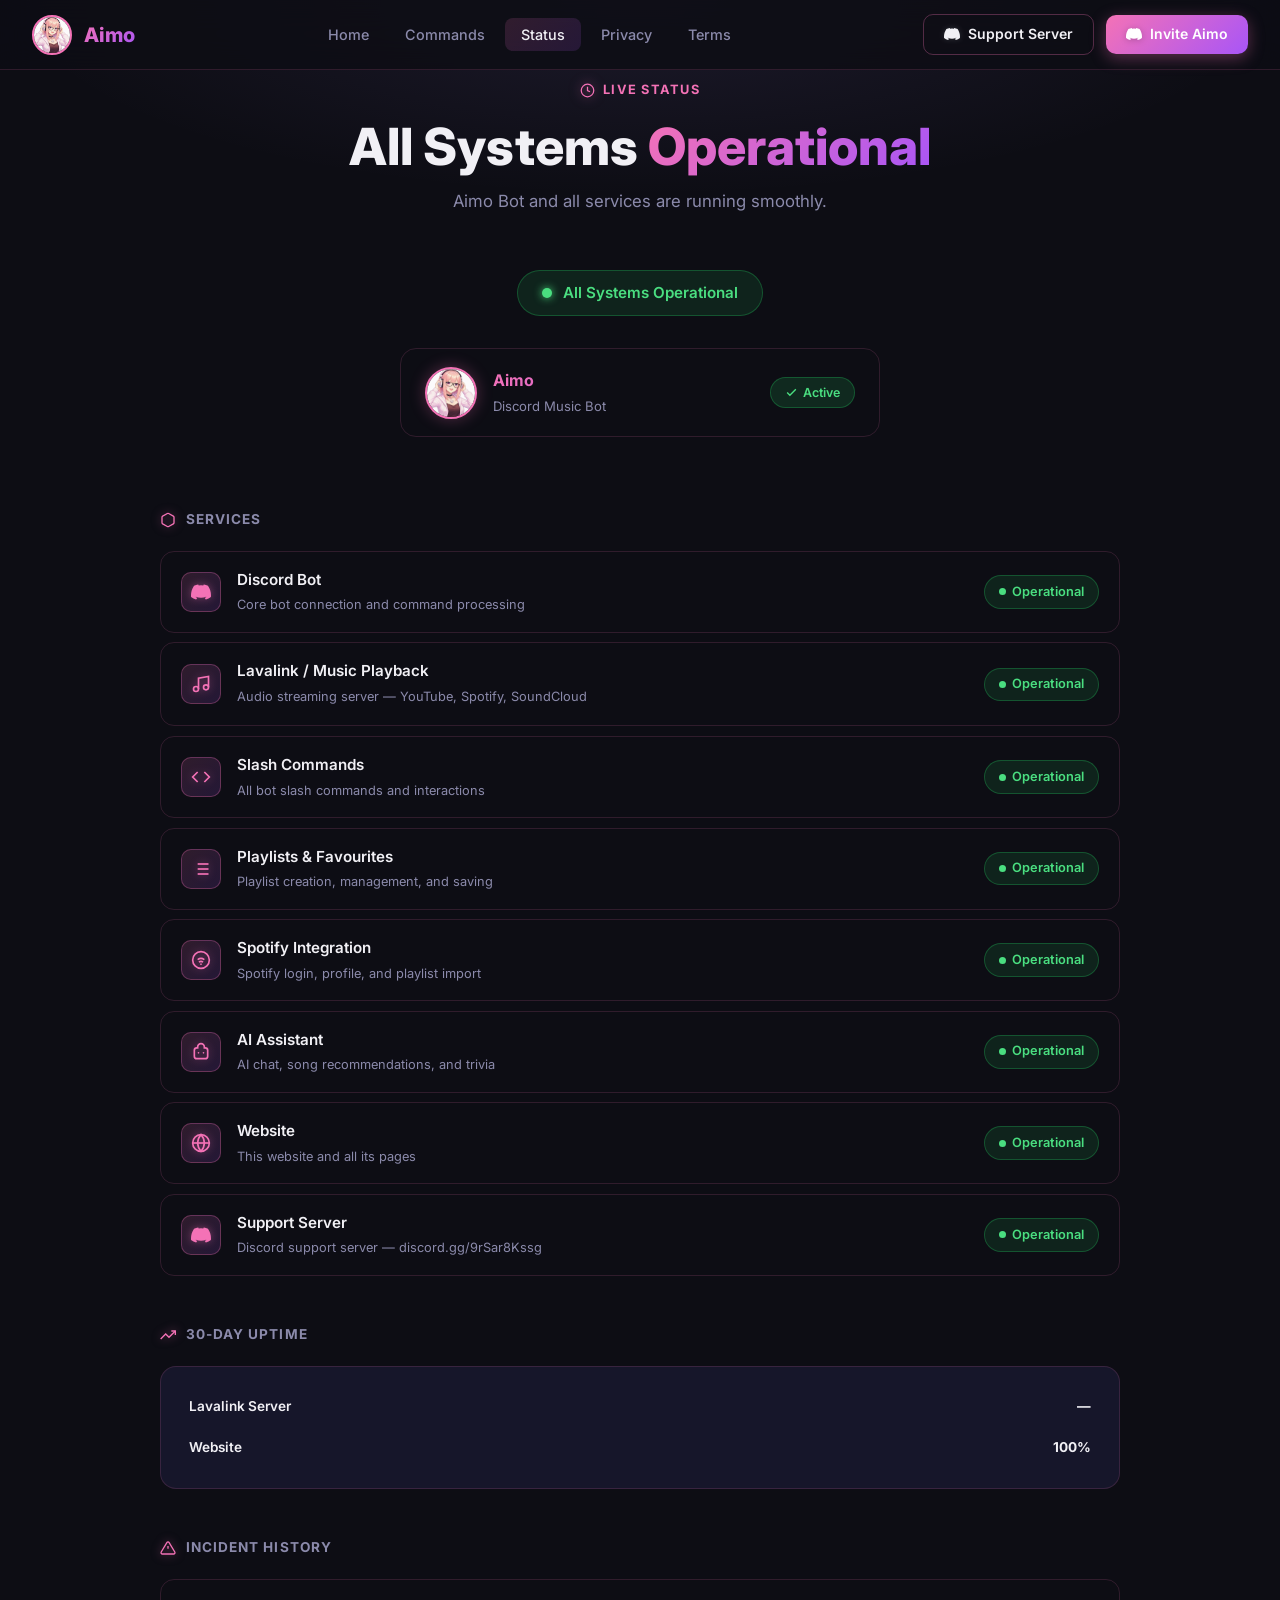
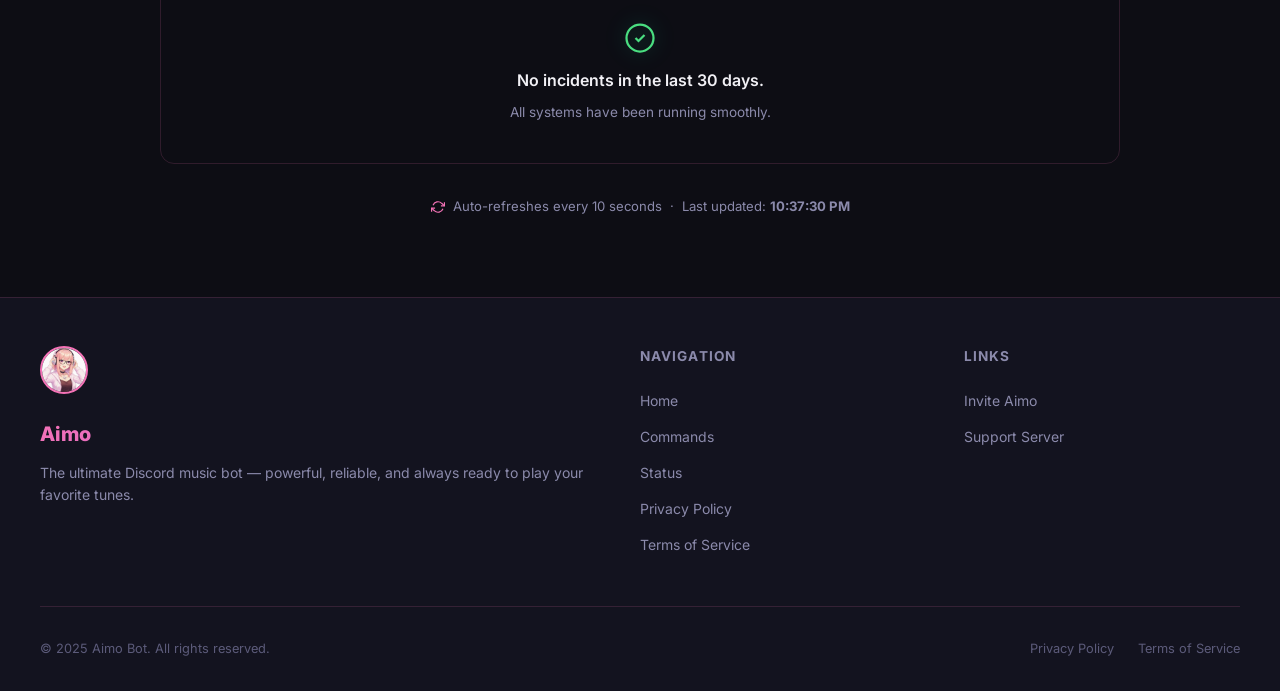
==== status.html @ cfeeb5e3 "Rename status (19).html to status.html" ====
<!DOCTYPE html>
<html lang="en">
<head>
  <meta charset="UTF-8" />
  <meta name="viewport" content="width=device-width, initial-scale=1.0" />
  <title>Status — Aimo Music Bot</title>
  <meta name="description" content="Real-time status and uptime for Aimo Discord Music Bot." />
  <link rel="icon" type="image/png" sizes="32x32" href="aimo-logo.png" />
  <link rel="apple-touch-icon" sizes="180x180" href="aimo-logo.png" />
  <link rel="manifest" href="site.webmanifest" />
  <meta name="theme-color" content="#13111a" />
  <link rel="stylesheet" href="style.css" />
  <style>
    /* ── STATUS PAGE LAYOUT ─────────────────────────────────────── */
    .status-hero {
      padding: 5rem 1.5rem 3rem; text-align: center;
      background: radial-gradient(ellipse 70% 55% at 50% 0%, rgba(167,139,250,0.10) 0%, transparent 70%);
    }
    .status-hero .section-label { justify-content: center; margin-bottom: 1rem; }
    .status-hero-title { font-size: clamp(2rem, 5vw, 3.2rem); font-weight: 800; line-height: 1.15; margin: 0 0 0.75rem; }
    .status-hero-title span { background: var(--gradient); -webkit-background-clip: text; -webkit-text-fill-color: transparent; background-clip: text; }
    .status-hero-desc { color: var(--text-muted); font-size: 1.05rem; margin: 0 0 2rem; }

    /* OVERALL STATUS BANNER */
    .overall-status {
      display: inline-flex; align-items: center; gap: 0.65rem;
      padding: 0.6rem 1.5rem; border-radius: 100px; font-weight: 600;
      font-size: 0.95rem; margin-bottom: 2rem;
      border: 1.5px solid transparent;
    }
    .overall-operational { background: rgba(34,197,94,0.12); border-color: rgba(34,197,94,0.3); color: #4ade80; }
    .overall-degraded    { background: rgba(251,191,36,0.12); border-color: rgba(251,191,36,0.3); color: #fbbf24; }
    .overall-outage      { background: rgba(239,68,68,0.12);  border-color: rgba(239,68,68,0.3);  color: #f87171; }
    .overall-unknown     { background: rgba(148,163,184,0.1); border-color: rgba(148,163,184,0.3); color: var(--text-muted); }

    .status-pulse { width: 10px; height: 10px; border-radius: 50%; flex-shrink: 0; }
    .pulse-green  { background: #4ade80; box-shadow: 0 0 8px #4ade80; animation: pulse-glow 2s infinite; }
    .pulse-yellow { background: #fbbf24; box-shadow: 0 0 8px #fbbf24; animation: pulse-glow 2s infinite; }
    .pulse-red    { background: #f87171; box-shadow: 0 0 8px #f87171; animation: pulse-glow 2s infinite; }
    .pulse-grey   { background: var(--text-muted); }
    @keyframes pulse-glow {
      0%, 100% { opacity: 1; transform: scale(1); }
      50%       { opacity: 0.6; transform: scale(1.3); }
    }

    /* BOT PROFILE CARD */
    .bot-profile-card {
      display: flex; align-items: center; gap: 1rem;
      background: var(--surface); border: 1.5px solid var(--border);
      border-radius: 16px; padding: 1.1rem 1.5rem; max-width: 480px; margin: 0 auto 1.5rem;
    }
    .bot-profile-avatar { width: 52px; height: 52px; border-radius: 50%; object-fit: cover; flex-shrink: 0; }
    .bot-profile-info { flex: 1; text-align: left; }
    .bot-profile-name  { font-weight: 700; font-size: 1rem; color: var(--text); }
    .bot-profile-tag   { font-size: 0.82rem; color: var(--text-muted); margin-top: 2px; }
    .bot-profile-badge {
      display: inline-flex; align-items: center; gap: 0.35rem;
      background: rgba(34,197,94,0.15); color: #4ade80;
      border: 1px solid rgba(34,197,94,0.3); border-radius: 100px;
      padding: 0.3rem 0.85rem; font-size: 0.78rem; font-weight: 600; flex-shrink: 0;
    }
    .bot-profile-badge svg { width: 13px; height: 13px; }
    .bot-profile-badge.badge-offline {
      background: rgba(239,68,68,0.12); color: #f87171; border-color: rgba(239,68,68,0.3);
    }

    /* STATUS PAGE BODY */
    .status-page { padding: 0 1.5rem 5rem; }
    .status-page-inner { max-width: 960px; margin: 0 auto; }

    /* STATS ROW */
    .status-stats-row {
      display: grid; grid-template-columns: repeat(4, 1fr);
      gap: 1rem; margin-bottom: 3rem;
    }
    .stat-item {
      background: var(--surface); border: 1.5px solid var(--border);
      border-radius: 14px; padding: 1.4rem 1rem; text-align: center;
    }
    .stat-icon {
      width: 44px; height: 44px; border-radius: 11px;
      background: var(--gradient-soft); display: flex; align-items: center; justify-content: center;
      margin: 0 auto 0.85rem;
    }
    .stat-icon svg { width: 22px; height: 22px; color: var(--pink); stroke: var(--pink); }
    .stat-value { font-size: 1.35rem; font-weight: 800; color: var(--text); line-height: 1; }
    .stat-label { font-size: 0.78rem; color: var(--text-muted); margin-top: 0.35rem; }

    /* SECTION TITLES */
    .status-section-title {
      display: flex; align-items: center; gap: 0.6rem;
      font-size: 0.85rem; font-weight: 700; text-transform: uppercase;
      letter-spacing: 0.08em; color: var(--text-muted); margin-bottom: 1.25rem;
    }
    .status-section-title svg { width: 16px; height: 16px; stroke: var(--pink); color: var(--pink); }

    /* SERVICE CARDS */
    .status-grid { display: flex; flex-direction: column; gap: 0.6rem; margin-bottom: 1rem; }
    .status-card {
      display: flex; align-items: center; justify-content: space-between;
      background: var(--surface); border: 1.5px solid var(--border);
      border-radius: 14px; padding: 1rem 1.25rem; gap: 1rem;
      transition: border-color 0.2s;
    }
    .status-card:hover { border-color: var(--border-strong); }
    .status-card-left { display: flex; align-items: center; gap: 1rem; }
    .status-card-icon {
      width: 40px; height: 40px; border-radius: 10px; flex-shrink: 0;
      background: var(--gradient-soft); display: flex; align-items: center; justify-content: center;
      transition: background 0.3s, box-shadow 0.3s;
    }
    .status-card:hover .status-card-icon {
      background: var(--gradient);
      box-shadow: 0 0 14px rgba(244,114,182,0.4);
    }
    .status-card-icon svg { width: 20px; height: 20px; stroke: var(--pink); color: var(--pink); transition: stroke 0.3s, color 0.3s; }
    .status-card:hover .status-card-icon svg { stroke: #fff; color: #fff; }
    .status-card-icon svg[fill="currentColor"] { fill: var(--pink); stroke: none; }
    .status-card:hover .status-card-icon svg[fill="currentColor"] { fill: #fff; }
    .status-card-name  { font-weight: 600; font-size: 0.95rem; color: var(--text); }
    .status-card-desc  { font-size: 0.8rem; color: var(--text-muted); margin-top: 2px; }

    /* STATUS BADGES */
    .status-badge {
      display: inline-flex; align-items: center; gap: 0.4rem;
      padding: 0.35rem 0.85rem; border-radius: 100px;
      font-size: 0.8rem; font-weight: 600; flex-shrink: 0;
      border: 1px solid transparent;
    }
    .status-dot { width: 7px; height: 7px; border-radius: 50%; flex-shrink: 0; }
    .status-badge-operational { background: rgba(34,197,94,0.12); color: #4ade80; border-color: rgba(34,197,94,0.3); }
    .status-badge-operational .status-dot { background: #4ade80; }
    .status-badge-degraded    { background: rgba(251,191,36,0.12); color: #fbbf24; border-color: rgba(251,191,36,0.3); }
    .status-badge-degraded .status-dot    { background: #fbbf24; }
    .status-badge-outage      { background: rgba(239,68,68,0.12);  color: #f87171; border-color: rgba(239,68,68,0.3); }
    .status-badge-outage .status-dot      { background: #f87171; }
    .status-badge-checking    { background: rgba(148,163,184,0.1); color: var(--text-muted); border-color: rgba(148,163,184,0.2); }
    .status-badge-checking .status-dot    { background: var(--text-muted); opacity: 0.5; animation: pulse-glow 1s infinite; }
    .status-badge-unknown     { background: rgba(148,163,184,0.1); color: var(--text-muted); border-color: rgba(148,163,184,0.2); }
    .status-badge-unknown .status-dot     { background: var(--text-muted); }

    /* UPTIME BARS */
    .uptime-section { display: flex; flex-direction: column; gap: 1.1rem; }
    .uptime-row { display: flex; align-items: center; gap: 1rem; }
    .uptime-label { font-size: 0.85rem; color: var(--text); font-weight: 600; min-width: 140px; white-space: nowrap; }
    .uptime-bars  { display: flex; gap: 2px; flex: 1; height: 24px; align-items: center; }
    .uptime-bar   { flex: 1; height: 18px; border-radius: 3px; min-width: 3px; transition: opacity 0.2s; }
    .uptime-bar:hover { opacity: 0.8; }
    .uptime-bar-up   { background: #4ade80; }
    .uptime-bar-down { background: #f87171; }
    .uptime-pct { font-size: 0.85rem; font-weight: 700; color: var(--text); min-width: 48px; text-align: right; }

    /* INCIDENTS BOX */
    .incidents-box {
      background: var(--surface); border: 1.5px solid var(--border);
      border-radius: 14px; overflow: hidden;
    }
    .incidents-empty {
      display: flex; flex-direction: column; align-items: center;
      gap: 0.5rem; padding: 2.5rem 1.5rem; text-align: center;
    }
    .incidents-empty svg { width: 36px; height: 36px; stroke: #4ade80; margin-bottom: 0.25rem; }
    .incidents-empty p   { font-weight: 600; color: var(--text); margin: 0; }
    .incidents-empty span { font-size: 0.85rem; color: var(--text-muted); }
    .incident-item {
      padding: 1.1rem 1.5rem; border-bottom: 1px solid var(--border);
    }
    .incident-item:last-child { border-bottom: none; }
    .incident-header { display: flex; align-items: center; justify-content: space-between; gap: 1rem; margin-bottom: 0.35rem; }
    .incident-title  { font-weight: 600; font-size: 0.95rem; color: var(--text); }
    .incident-time   { font-size: 0.78rem; color: var(--text-muted); white-space: nowrap; }
    .incident-desc   { font-size: 0.85rem; color: var(--text-muted); line-height: 1.5; }
    .incident-pill {
      font-size: 0.75rem; font-weight: 600; padding: 0.2rem 0.65rem;
      border-radius: 100px; background: rgba(251,191,36,0.15); color: #fbbf24;
    }
    .incident-pill.resolved { background: rgba(34,197,94,0.12); color: #4ade80; }

    /* REFRESH BAR */
    .status-refresh {
      display: flex; align-items: center; gap: 0.5rem;
      color: var(--text-muted); font-size: 0.82rem; margin-top: 2rem;
      justify-content: center;
    }
    .status-refresh svg { width: 14px; height: 14px; flex-shrink: 0; }

    /* LAVALINK CARD SPECIAL */
    .lavalink-version { font-size: 0.72rem; color: var(--text-muted); margin-top: 2px; }

    /* ── TABLET: 600px–1023px ──────────────────────────────────── */
    @media (max-width: 1023px) {
      .status-stats-row { grid-template-columns: repeat(2, 1fr); }
    }
    @media (max-width: 640px) {
      .status-stats-row { grid-template-columns: repeat(2, 1fr); }
      .status-card { flex-direction: column; align-items: flex-start; gap: 0.75rem; }
      .status-card-left { width: 100%; }
      .status-badge { align-self: flex-start; }
      .uptime-row { flex-wrap: wrap; gap: 0.5rem; }
      .uptime-label { min-width: 100%; }
      .uptime-pct { min-width: auto; }
      .bot-profile-card { flex-direction: column; text-align: center; }
      .bot-profile-info { text-align: center; }
      .incident-header { flex-direction: column; align-items: flex-start; gap: 0.35rem; }
    }
    @media (max-width: 420px) {
      .status-stats-row { grid-template-columns: 1fr 1fr; gap: 0.65rem; }
      .stat-value { font-size: 1.1rem; }
    }
  </style>
</head>
<body>

  <nav class="navbar">
    <a href="index.html" class="nav-brand">
      <img src="aimo-logo.png" alt="Aimo" />
      <span class="nav-brand-name">Aimo</span>
    </a>
    <ul class="nav-links">
      <li><a href="index.html">Home</a></li>
      <li><a href="commands.html">Commands</a></li>
      <li><a href="status.html" class="active">Status</a></li>
      <li><a href="privacy.html">Privacy</a></li>
      <li><a href="terms.html">Terms</a></li>
    </ul>
    <div class="nav-actions">
      <a href="https://discord.gg/9rSar8Kssg" target="_blank" rel="noopener" class="btn btn-outline">
        <svg viewBox="0 0 24 24" fill="currentColor"><path d="M20.317 4.37a19.791 19.791 0 0 0-4.885-1.515.074.074 0 0 0-.079.037c-.21.375-.444.864-.608 1.25a18.27 18.27 0 0 0-5.487 0 12.64 12.64 0 0 0-.617-1.25.077.077 0 0 0-.079-.037A19.736 19.736 0 0 0 3.677 4.37a.07.07 0 0 0-.032.027C.533 9.046-.32 13.58.099 18.057.1 18.073.11 18.09.12 18.1a19.9 19.9 0 0 0 5.993 3.03.078.078 0 0 0 .084-.028c.462-.63.874-1.295 1.226-1.994a.076.076 0 0 0-.041-.106 13.107 13.107 0 0 1-1.872-.892.077.077 0 0 1-.008-.128 10.2 10.2 0 0 0 .372-.292.074.074 0 0 1 .077-.01c3.928 1.793 8.18 1.793 12.062 0a.074.074 0 0 1 .078.01c.12.098.246.198.373.292a.077.077 0 0 1-.006.127 12.299 12.299 0 0 1-1.873.892.077.077 0 0 0-.041.107c.36.698.772 1.362 1.225 1.993a.076.076 0 0 0 .084.028 19.839 19.839 0 0 0 6.002-3.03.077.077 0 0 0 .032-.054c.5-5.177-.838-9.674-3.549-13.66a.061.061 0 0 0-.031-.030z"/></svg>
        Support Server
      </a>
      <a href="https://discord.com/oauth2/authorize?client_id=1466757680311042060&permissions=8&integration_type=0&scope=bot" target="_blank" rel="noopener" class="btn btn-primary">
        <svg viewBox="0 0 24 24" fill="currentColor"><path d="M20.317 4.37a19.791 19.791 0 0 0-4.885-1.515.074.074 0 0 0-.079.037c-.21.375-.444.864-.608 1.25a18.27 18.27 0 0 0-5.487 0 12.64 12.64 0 0 0-.617-1.25.077.077 0 0 0-.079-.037A19.736 19.736 0 0 0 3.677 4.37a.07.07 0 0 0-.032.027C.533 9.046-.32 13.58.099 18.057.1 18.073.11 18.09.12 18.1a19.9 19.9 0 0 0 5.993 3.03.078.078 0 0 0 .084-.028c.462-.63.874-1.295 1.226-1.994a.076.076 0 0 0-.041-.106 13.107 13.107 0 0 1-1.872-.892.077.077 0 0 1-.008-.128 10.2 10.2 0 0 0 .372-.292.074.074 0 0 1 .077-.01c3.928 1.793 8.18 1.793 12.062 0a.074.074 0 0 1 .078.01c.12.098.246.198.373.292a.077.077 0 0 1-.006.127 12.299 12.299 0 0 1-1.873.892.077.077 0 0 0-.041.107c.36.698.772 1.362 1.225 1.993a.076.076 0 0 0 .084.028 19.839 19.839 0 0 0 6.002-3.03.077.077 0 0 0 .032-.054c.5-5.177-.838-9.674-3.549-13.66a.061.061 0 0 0-.031-.03z"/></svg>
        Invite Aimo
      </a>
    </div>
    <button class="hamburger" id="hamburger" aria-label="Menu">
      <span></span><span></span><span></span>
    </button>
  </nav>

  <div class="mobile-menu" id="mobileMenu">
    <a href="index.html">Home</a>
    <a href="commands.html">Commands</a>
    <a href="status.html">Status</a>
    <a href="privacy.html">Privacy</a>
    <a href="terms.html">Terms</a>
    <div class="mobile-actions">
      <a href="https://discord.gg/9rSar8Kssg" target="_blank" rel="noopener" class="btn btn-outline">Support</a>
      <a href="https://discord.com/oauth2/authorize?client_id=1466757680311042060&permissions=8&integration_type=0&scope=bot" target="_blank" rel="noopener" class="btn btn-primary">Invite Aimo</a>
    </div>
  </div>

  <!-- HERO -->
  <section class="status-hero">
    <div class="section-label">
      <svg viewBox="0 0 24 24" fill="none" stroke="currentColor" stroke-width="2"><circle cx="12" cy="12" r="10"/><polyline points="12 6 12 12 16 14"/></svg>
      Live Status
    </div>
    <h1 class="status-hero-title" id="statusTitle">All Systems <span id="statusTitleSpan">Operational</span></h1>
    <p class="status-hero-desc" id="statusDesc">Aimo Bot and all services are running smoothly.</p>

    <div class="overall-status overall-operational" id="overallStatus">
      <div class="status-pulse pulse-green" id="statusPulse"></div>
      <span id="overallText">All Systems Operational</span>
    </div>

    <div class="bot-profile-card" id="botProfile" style="display:none;">
      <img id="botAvatar" src="aimo-logo.png" alt="Aimo" class="bot-profile-avatar" />
      <div class="bot-profile-info">
        <div class="bot-profile-name" id="botName">Aimo</div>
        <div class="bot-profile-tag" id="botTag">Discord Music Bot</div>
      </div>
      <div class="bot-profile-badge" id="botBadge">
        <svg viewBox="0 0 24 24" fill="none" stroke="currentColor" stroke-width="2.5"><path d="M20 6L9 17l-5-5"/></svg>
        <span id="botBadgeText">Checking</span>
      </div>
    </div>
  </section>

  <!-- STATS + SERVICES -->
  <section class="status-page">
    <div class="status-page-inner">

      <!-- ANNOUNCEMENT BANNER (shown when owner sets one) -->
      <div id="announcementBanner" style="display:none; background:rgba(251,191,36,0.1); border:1.5px solid rgba(251,191,36,0.3); border-radius:14px; padding:1rem 1.25rem; margin-bottom:1.5rem; align-items:center; gap:0.75rem;">
        <svg viewBox="0 0 24 24" fill="none" stroke="#fbbf24" stroke-width="2" style="width:18px;height:18px;flex-shrink:0;"><path d="M10.29 3.86L1.82 18a2 2 0 0 0 1.71 3h16.94a2 2 0 0 0 1.71-3L13.71 3.86a2 2 0 0 0-3.42 0z"/><line x1="12" y1="9" x2="12" y2="13"/><line x1="12" y1="17" x2="12.01" y2="17"/></svg>
        <span id="announcementText" style="color:#fbbf24;font-size:0.9rem;font-weight:500;"></span>
      </div>

      <!-- MAINTENANCE BANNER -->
      <div id="maintenanceBanner" style="display:none; background:rgba(239,68,68,0.1); border:1.5px solid rgba(239,68,68,0.3); border-radius:14px; padding:1rem 1.25rem; margin-bottom:1.5rem; align-items:center; gap:0.75rem;">
        <svg viewBox="0 0 24 24" fill="none" stroke="#f87171" stroke-width="2" style="width:18px;height:18px;flex-shrink:0;"><circle cx="12" cy="12" r="10"/><line x1="12" y1="8" x2="12" y2="12"/><line x1="12" y1="16" x2="12.01" y2="16"/></svg>
        <span style="color:#f87171;font-size:0.9rem;font-weight:500;">Scheduled maintenance is in progress. Some services may be temporarily unavailable.</span>
      </div>

      <!-- SERVICES -->
      <div class="status-section-title">
        <svg viewBox="0 0 24 24" fill="none" stroke="currentColor" stroke-width="2"><path d="M21 16V8a2 2 0 0 0-1-1.73l-7-4a2 2 0 0 0-2 0l-7 4A2 2 0 0 0 3 8v8a2 2 0 0 0 1 1.73l7 4a2 2 0 0 0 2 0l7-4A2 2 0 0 0 21 16z"/></svg>
        Services
      </div>

      <div class="status-grid">

        <!-- Discord Bot -->
        <div class="status-card">
          <div class="status-card-left">
            <div class="status-card-icon">
              <svg viewBox="0 0 24 24" fill="currentColor"><path d="M20.317 4.37a19.791 19.791 0 0 0-4.885-1.515.074.074 0 0 0-.079.037c-.21.375-.444.864-.608 1.25a18.27 18.27 0 0 0-5.487 0 12.64 12.64 0 0 0-.617-1.25.077.077 0 0 0-.079-.037A19.736 19.736 0 0 0 3.677 4.37a.07.07 0 0 0-.032.027C.533 9.046-.32 13.58.099 18.057.1 18.073.11 18.09.12 18.1a19.9 19.9 0 0 0 5.993 3.03.078.078 0 0 0 .084-.028 12.46 12.46 0 0 0 1.226-1.994.076.076 0 0 0-.041-.106 13.107 13.107 0 0 1-1.872-.892.077.077 0 0 1-.008-.128c.126-.094.252-.192.372-.292a.074.074 0 0 1 .077-.01c3.928 1.793 8.18 1.793 12.062 0a.074.074 0 0 1 .078.01c.12.1.246.198.373.292a.077.077 0 0 1-.006.127c-.598.35-1.22.645-1.873.892a.077.077 0 0 0-.041.107c.36.698.772 1.362 1.225 1.993a.076.076 0 0 0 .084.028 19.839 19.839 0 0 0 6.002-3.03.077.077 0 0 0 .032-.054c.5-5.177-.838-9.674-3.549-13.66a.061.061 0 0 0-.031-.03z"/></svg>
            </div>
            <div>
              <div class="status-card-name">Discord Bot</div>
              <div class="status-card-desc">Core bot connection and command processing</div>
            </div>
          </div>
          <div class="status-badge status-badge-operational" id="svc-bot">
            <span class="status-dot"></span> Operational
          </div>
        </div>

        <!-- Music Playback (Lavalink) -->
        <div class="status-card">
          <div class="status-card-left">
            <div class="status-card-icon">
              <svg viewBox="0 0 24 24" fill="none" stroke="currentColor" stroke-width="2"><path d="M9 18V5l12-2v13"/><circle cx="6" cy="18" r="3"/><circle cx="18" cy="16" r="3"/></svg>
            </div>
            <div>
              <div class="status-card-name">Lavalink / Music Playback</div>
              <div class="status-card-desc">Audio streaming server — YouTube, Spotify, SoundCloud</div>
              <div class="lavalink-version" id="lavalinkVersion"></div>
            </div>
          </div>
          <div class="status-badge status-badge-operational" id="svc-lavalink">
            <span class="status-dot"></span> Operational
          </div>
        </div>

        <!-- Slash Commands -->
        <div class="status-card">
          <div class="status-card-left">
            <div class="status-card-icon">
              <svg viewBox="0 0 24 24" fill="none" stroke="currentColor" stroke-width="2"><polyline points="16 18 22 12 16 6"/><polyline points="8 6 2 12 8 18"/></svg>
            </div>
            <div>
              <div class="status-card-name">Slash Commands</div>
              <div class="status-card-desc">All bot slash commands and interactions</div>
            </div>
          </div>
          <div class="status-badge status-badge-operational" id="svc-commands">
            <span class="status-dot"></span> Operational
          </div>
        </div>

        <!-- Playlists -->
        <div class="status-card">
          <div class="status-card-left">
            <div class="status-card-icon">
              <svg viewBox="0 0 24 24" fill="none" stroke="currentColor" stroke-width="2"><line x1="8" y1="6" x2="21" y2="6"/><line x1="8" y1="12" x2="21" y2="12"/><line x1="8" y1="18" x2="21" y2="18"/><line x1="3" y1="6" x2="3.01" y2="6"/><line x1="3" y1="12" x2="3.01" y2="12"/><line x1="3" y1="18" x2="3.01" y2="18"/></svg>
            </div>
            <div>
              <div class="status-card-name">Playlists &amp; Favourites</div>
              <div class="status-card-desc">Playlist creation, management, and saving</div>
            </div>
          </div>
          <div class="status-badge status-badge-operational" id="svc-playlists">
            <span class="status-dot"></span> Operational
          </div>
        </div>

        <!-- Spotify -->
        <div class="status-card">
          <div class="status-card-left">
            <div class="status-card-icon">
              <svg viewBox="0 0 24 24" fill="none" stroke="currentColor" stroke-width="2"><circle cx="12" cy="12" r="10"/><path d="M8 11.5a7 7 0 0 1 8 0"/><path d="M9.5 14.5a4.5 4.5 0 0 1 5 0"/><circle cx="12" cy="17" r="1" fill="currentColor" stroke="none"/></svg>
            </div>
            <div>
              <div class="status-card-name">Spotify Integration</div>
              <div class="status-card-desc">Spotify login, profile, and playlist import</div>
            </div>
          </div>
          <div class="status-badge status-badge-operational" id="svc-spotify">
            <span class="status-dot"></span> Operational
          </div>
        </div>

        <!-- AI -->
        <div class="status-card">
          <div class="status-card-left">
            <div class="status-card-icon">
              <svg viewBox="0 0 24 24" fill="none" stroke="currentColor" stroke-width="2"><path d="M12 2a4 4 0 0 1 4 4v1h1a3 3 0 0 1 3 3v7a3 3 0 0 1-3 3H7a3 3 0 0 1-3-3v-7a3 3 0 0 1 3-3h1V6a4 4 0 0 1 4-4z"/><circle cx="9" cy="13" r="1" fill="currentColor" stroke="none"/><circle cx="15" cy="13" r="1" fill="currentColor" stroke="none"/></svg>
            </div>
            <div>
              <div class="status-card-name">AI Assistant</div>
              <div class="status-card-desc">AI chat, song recommendations, and trivia</div>
            </div>
          </div>
          <div class="status-badge status-badge-operational" id="svc-ai">
            <span class="status-dot"></span> Operational
          </div>
        </div>

        <!-- Website -->
        <div class="status-card">
          <div class="status-card-left">
            <div class="status-card-icon">
              <svg viewBox="0 0 24 24" fill="none" stroke="currentColor" stroke-width="2"><circle cx="12" cy="12" r="10"/><line x1="2" y1="12" x2="22" y2="12"/><path d="M12 2a15.3 15.3 0 0 1 4 10 15.3 15.3 0 0 1-4 10 15.3 15.3 0 0 1-4-10 15.3 15.3 0 0 1 4-10z"/></svg>
            </div>
            <div>
              <div class="status-card-name">Website</div>
              <div class="status-card-desc">This website and all its pages</div>
            </div>
          </div>
          <div class="status-badge status-badge-operational" id="svc-website">
            <span class="status-dot"></span> Operational
          </div>
        </div>

        <!-- Support Server -->
        <div class="status-card">
          <div class="status-card-left">
            <div class="status-card-icon">
              <svg viewBox="0 0 24 24" fill="currentColor"><path d="M20.317 4.37a19.791 19.791 0 0 0-4.885-1.515.074.074 0 0 0-.079.037c-.21.375-.444.864-.608 1.25a18.27 18.27 0 0 0-5.487 0 12.64 12.64 0 0 0-.617-1.25.077.077 0 0 0-.079-.037A19.736 19.736 0 0 0 3.677 4.37a.07.07 0 0 0-.032.027C.533 9.046-.32 13.58.099 18.057.1 18.073.11 18.09.12 18.1a19.9 19.9 0 0 0 5.993 3.03.078.078 0 0 0 .084-.028 12.46 12.46 0 0 0 1.226-1.994.076.076 0 0 0-.041-.106 13.107 13.107 0 0 1-1.872-.892.077.077 0 0 1-.008-.128c.126-.094.252-.192.372-.292a.074.074 0 0 1 .077-.01c3.928 1.793 8.18 1.793 12.062 0a.074.074 0 0 1 .078.01c.12.1.246.198.373.292a.077.077 0 0 1-.006.127c-.598.35-1.22.645-1.873.892a.077.077 0 0 0-.041.107c.36.698.772 1.362 1.225 1.993a.076.076 0 0 0 .084.028 19.839 19.839 0 0 0 6.002-3.03.077.077 0 0 0 .032-.054c.5-5.177-.838-9.674-3.549-13.66a.061.061 0 0 0-.031-.03z"/></svg>
            </div>
            <div>
              <div class="status-card-name">Support Server</div>
              <div class="status-card-desc">Discord support server — discord.gg/9rSar8Kssg</div>
            </div>
          </div>
          <div class="status-badge status-badge-operational" id="svc-support">
            <span class="status-dot"></span> Operational
          </div>
        </div>

      </div>

      <!-- 30-DAY UPTIME -->
      <div class="status-section-title" style="margin-top:3rem;">
        <svg viewBox="0 0 24 24" fill="none" stroke="currentColor" stroke-width="2"><polyline points="23 6 13.5 15.5 8.5 10.5 1 18"/><polyline points="17 6 23 6 23 12"/></svg>
        30-Day Uptime
      </div>
      <div class="uptime-section">
        <div class="uptime-row">
          <span class="uptime-label">Lavalink Server</span>
          <div class="uptime-bars" id="uptimeBars1"></div>
          <span class="uptime-pct" id="uptimePct1">—</span>
        </div>
        <div class="uptime-row">
          <span class="uptime-label">Website</span>
          <div class="uptime-bars" id="uptimeBars2"></div>
          <span class="uptime-pct" id="uptimePct2">100%</span>
        </div>
      </div>

      <!-- INCIDENTS -->
      <div class="status-section-title" style="margin-top:3rem;">
        <svg viewBox="0 0 24 24" fill="none" stroke="currentColor" stroke-width="2"><path d="M10.29 3.86L1.82 18a2 2 0 0 0 1.71 3h16.94a2 2 0 0 0 1.71-3L13.71 3.86a2 2 0 0 0-3.42 0z"/><line x1="12" y1="9" x2="12" y2="13"/><line x1="12" y1="17" x2="12.01" y2="17"/></svg>
        Incident History
      </div>
      <div class="incidents-box" id="incidentsBox">
        <div class="incidents-empty">
          <svg viewBox="0 0 24 24" fill="none" stroke="currentColor" stroke-width="1.5"><path d="M9 12l2 2 4-4m6 2a9 9 0 1 1-18 0 9 9 0 0 1 18 0z"/></svg>
          <p>No incidents in the last 30 days.</p>
          <span>All systems have been running smoothly.</span>
        </div>
      </div>

      <!-- REFRESH INFO -->
      <div class="status-refresh">
        <svg viewBox="0 0 24 24" fill="none" stroke="currentColor" stroke-width="2"><polyline points="23 4 23 10 17 10"/><polyline points="1 20 1 14 7 14"/><path d="M3.51 9a9 9 0 0 1 14.85-3.36L23 10M1 14l4.64 4.36A9 9 0 0 0 20.49 15"/></svg>
        <span>Auto-refreshes every 10 seconds &nbsp;·&nbsp; Last updated: <strong id="updateTime">—</strong></span>
      </div>

    </div>
  </section>

  <!-- FOOTER -->
  <footer class="footer">
    <div class="footer-inner">
      <div class="footer-top">
        <div class="footer-brand">
          <img src="aimo-logo.png" alt="Aimo" />
          <div class="footer-brand-name">Aimo</div>
          <p class="footer-brand-desc">The ultimate Discord music bot — powerful, reliable, and always ready to play your favorite tunes.</p>
        </div>
        <div class="footer-col">
          <h4>Navigation</h4>
          <ul class="footer-links">
            <li><a href="index.html">Home</a></li>
            <li><a href="commands.html">Commands</a></li>
            <li><a href="status.html">Status</a></li>
            <li><a href="privacy.html">Privacy Policy</a></li>
            <li><a href="terms.html">Terms of Service</a></li>
          </ul>
        </div>
        <div class="footer-col">
          <h4>Links</h4>
          <ul class="footer-links">
            <li><a href="https://discord.com/oauth2/authorize?client_id=1466757680311042060&permissions=8&integration_type=0&scope=bot" target="_blank" rel="noopener">Invite Aimo</a></li>
            <li><a href="https://discord.gg/9rSar8Kssg" target="_blank" rel="noopener">Support Server</a></li>
          </ul>
        </div>
      </div>
      <div class="footer-bottom">
        <span class="footer-copy">&copy; 2025 Aimo Bot. All rights reserved.</span>
        <div class="footer-legal">
          <a href="privacy.html">Privacy Policy</a>
          <a href="terms.html">Terms of Service</a>
        </div>
      </div>
    </div>
  </footer>

  <script src="script.js"></script>
  <script>/* __INITIAL_DATA__ */</script>
  <script>
  // ── helpers ──────────────────────────────────────────────────
  function fmtUptime(ms) {
    if (!ms || ms < 0) return '—';
    const t = Math.floor(ms / 1000);
    const d = Math.floor(t / 86400), h = Math.floor((t % 86400) / 3600),
          m = Math.floor((t % 3600) / 60), s = t % 60;
    if (d > 0) return `${d}d ${h}h ${m}m`;
    if (h > 0) return `${h}h ${m}m`;
    if (m > 0) return `${m}m ${s}s`;
    return `${s}s`;
  }

  function setBadge(id, state, label) {
    const el = document.getElementById(id);
    if (!el) return;
    const map = {
      operational: 'status-badge-operational',
      degraded:    'status-badge-degraded',
      outage:      'status-badge-outage'
    };
    el.className = 'status-badge ' + (map[state] || 'status-badge-unknown');
    el.innerHTML = `<span class="status-dot"></span> ${label}`;
  }

  function buildUptimeBars(containerId, online) {
    const el = document.getElementById(containerId);
    if (!el) return;
    el.innerHTML = '';
    for (let i = 0; i < 30; i++) {
      const bar = document.createElement('div');
      bar.className = (!online && i === 29) ? 'uptime-bar uptime-bar-down' : 'uptime-bar uptime-bar-up';
      bar.title = (!online && i === 29) ? 'Offline now' : 'Operational';
      el.appendChild(bar);
    }
  }

  function resolveState(ownerState, autoOnline) {
    if (ownerState === 'operational') return { state: 'operational', label: 'Operational' };
    if (ownerState === 'outage')      return { state: 'outage',      label: 'Offline' };
    if (ownerState === 'degraded')    return { state: 'degraded',    label: 'Slow' };
    return autoOnline
      ? { state: 'operational', label: 'Operational' }
      : { state: 'outage',      label: 'Offline' };
  }

  function setOverall(anyDown, anySlow, maintenance) {
    const pulse   = document.getElementById('statusPulse');
    const overall = document.getElementById('overallStatus');
    const text    = document.getElementById('overallText');
    const desc    = document.getElementById('statusDesc');
    const title   = document.getElementById('statusTitle');
    if (maintenance) {
      overall.className = 'overall-status overall-degraded';
      pulse.className   = 'status-pulse pulse-yellow';
      text.textContent  = 'Scheduled Maintenance';
      title.innerHTML   = 'Scheduled <span>Maintenance</span>';
      desc.textContent  = 'Aimo is undergoing scheduled maintenance. Services may be intermittently unavailable.';
    } else if (anyDown) {
      overall.className = 'overall-status overall-outage';
      pulse.className   = 'status-pulse pulse-red';
      text.textContent  = 'Service Disruption';
      title.innerHTML   = 'Service <span>Disruption</span>';
      desc.textContent  = 'One or more services are experiencing issues.';
    } else if (anySlow) {
      overall.className = 'overall-status overall-degraded';
      pulse.className   = 'status-pulse pulse-yellow';
      text.textContent  = 'Some Services Slow';
      title.innerHTML   = 'Some Services <span style="color:#fbbf24">Slow</span>';
      desc.textContent  = 'Some services are experiencing slower than normal response times.';
    } else {
      overall.className = 'overall-status overall-operational';
      pulse.className   = 'status-pulse pulse-green';
      text.textContent  = 'All Systems Operational';
      title.innerHTML   = 'All Systems <span>Operational</span>';
      desc.textContent  = 'Aimo Bot and all services are running smoothly.';
    }
  }

  function updateIncidents(anyDown, anySlow, maintenance) {
    const box = document.getElementById('incidentsBox');
    const items = [];
    if (maintenance) items.push({
      title: 'Scheduled Maintenance', date: new Date().toLocaleString(),
      status: 'ongoing', desc: 'The team is performing scheduled maintenance. Services may be temporarily unavailable.'
    });
    else if (anyDown) items.push({
      title: 'Service Disruption', date: new Date().toLocaleString(),
      status: 'ongoing', desc: 'One or more services are currently experiencing issues. The team is investigating.'
    });
    else if (anySlow) items.push({
      title: 'Degraded Performance', date: new Date().toLocaleString(),
      status: 'ongoing', desc: 'Some services are responding slower than usual. Performance may be impacted.'
    });
    if (items.length === 0) {
      box.innerHTML = `<div class="incidents-empty">
        <svg viewBox="0 0 24 24" fill="none" stroke="currentColor" stroke-width="1.5"><path d="M9 12l2 2 4-4m6 2a9 9 0 1 1-18 0 9 9 0 0 1 18 0z"/></svg>
        <p>No incidents in the last 30 days.</p>
        <span>All systems have been running smoothly.</span>
      </div>`;
    } else {
      box.innerHTML = items.map(inc => `
        <div class="incident-item">
          <div class="incident-header">
            <span class="incident-title">${inc.title}</span>
            <div style="display:flex;align-items:center;gap:0.5rem;">
              <span class="incident-pill">${inc.status === 'resolved' ? 'Resolved' : 'Ongoing'}</span>
              <span class="incident-time">${inc.date}</span>
            </div>
          </div>
          <div class="incident-desc">${inc.desc}</div>
        </div>`).join('');
    }
  }

  function updateClock() {
    const el = document.getElementById('updateTime');
    if (el) el.textContent = new Date().toLocaleTimeString([], { hour: '2-digit', minute: '2-digit', second: '2-digit' });
  }

  // ── apply a full data snapshot ────────────────────────────────
  function applyData(data) {
    if (!data) return;
    const lv     = data.lavalink || { online: false };
    const states = data.states   || {};

    const svcBot      = resolveState(states.bot,       lv.online);
    const svcLavalink = resolveState(states.lavalink,  lv.online);
    const svcCommands = resolveState(states.commands,  lv.online);
    const svcPlaylist = resolveState(states.playlists, lv.online);
    const svcSpotify  = resolveState(states.spotify,   lv.online);
    const svcAI       = resolveState(states.ai,        lv.online);
    const svcWebsite  = resolveState(states.website,   true);
    const svcSupport  = resolveState(states.support,   true);

    setBadge('svc-bot',      svcBot.state,      svcBot.label);
    setBadge('svc-lavalink', svcLavalink.state, svcLavalink.label);
    setBadge('svc-commands', svcCommands.state, svcCommands.label);
    setBadge('svc-playlists',svcPlaylist.state, svcPlaylist.label);
    setBadge('svc-spotify',  svcSpotify.state,  svcSpotify.label);
    setBadge('svc-ai',       svcAI.state,       svcAI.label);
    setBadge('svc-website',  svcWebsite.state,  svcWebsite.label);
    setBadge('svc-support',  svcSupport.state,  svcSupport.label);

    buildUptimeBars('uptimeBars1', lv.online);
    const pct1 = document.getElementById('uptimePct1');
    if (pct1) pct1.textContent = lv.online ? '100%' : '—';
    buildUptimeBars('uptimeBars2', true);

    const allSvcs = [svcBot, svcLavalink, svcCommands, svcPlaylist, svcSpotify, svcAI, svcWebsite, svcSupport];
    const anyDown = allSvcs.some(s => s.state === 'outage');
    const anySlow = !anyDown && allSvcs.some(s => s.state === 'degraded');

    setOverall(anyDown, anySlow, states.maintenance);
    updateIncidents(anyDown, anySlow, states.maintenance);

    const ann = (states.announcement || '').trim();
    const annBanner = document.getElementById('announcementBanner');
    if (annBanner) {
      document.getElementById('announcementText').textContent = ann;
      annBanner.style.display = ann ? 'flex' : 'none';
    }
    const mBanner = document.getElementById('maintenanceBanner');
    if (mBanner) mBanner.style.display = states.maintenance ? 'flex' : 'none';

    updateClock();
  }

  // ── boot: load from service-states.json + localStorage ───────
  // localStorage (owner panel) overrides the JSON file values
  async function loadStates() {
    let jsonStates = {};
    try {
      const r = await fetch('service-states.json?_=' + Date.now());
      if (r.ok) jsonStates = await r.json();
    } catch {}

    let lsStates = {};
    try {
      const saved = localStorage.getItem('aimo_service_states');
      if (saved) lsStates = JSON.parse(saved);
    } catch {}

    const merged = Object.assign({}, jsonStates, lsStates);
    if (Object.keys(merged).length) {
      applyData({ lavalink: { online: true }, states: merged });
    }
  }
  loadStates();
  setInterval(loadStates, 30000);

  // ── bot profile card ─────────────────────────────────────────
  (async () => {
    try {
      const r = await fetch(`https://discord.com/api/v10/applications/1466757680311042060/rpc`);
      if (r.ok) {
        const d = await r.json();
        const icon = d.icon
          ? `https://cdn.discordapp.com/app-icons/${d.id}/${d.icon}.png?size=128`
          : '/aimo-logo.png';
        document.getElementById('botAvatar').src = icon;
        document.getElementById('botName').textContent = d.name || 'Aimo';
        document.getElementById('botTag').textContent = d.description ? d.description.slice(0,60) : 'Discord Music Bot';
      }
    } catch {}
    const profile = document.getElementById('botProfile');
    if (profile) profile.style.display = 'flex';
    const badge = document.getElementById('botBadge');
    if (badge) badge.className = 'bot-profile-badge';
    const badgeText = document.getElementById('botBadgeText');
    if (badgeText) badgeText.textContent = 'Active';
  })();

  setInterval(updateClock, 1000);
  </script>
</body>
</html>
---- style.css ----
@import url('https://fonts.googleapis.com/css2?family=Inter:wght@300;400;500;600;700;800;900&display=swap');

*, *::before, *::after {
  box-sizing: border-box;
  margin: 0;
  padding: 0;
}

:root {
  --pink: #f472b6;
  --pink-dark: #ec4899;
  --pink-light: #fce7f3;
  --purple: #a855f7;
  --purple-dark: #7c3aed;
  --bg: #0d0d14;
  --bg-2: #13131f;
  --bg-3: #1a1a2e;
  --bg-card: #16162a;
  --bg-card-hover: #1e1e36;
  --border: rgba(244, 114, 182, 0.15);
  --border-strong: rgba(244, 114, 182, 0.3);
  --text: #f1f0f5;
  --text-muted: #8b8aab;
  --text-subtle: #5c5b7a;
  --gradient: linear-gradient(135deg, #f472b6, #a855f7);
  --gradient-soft: linear-gradient(135deg, rgba(244, 114, 182, 0.15), rgba(168, 85, 247, 0.15));
  --shadow: 0 4px 24px rgba(244, 114, 182, 0.12);
  --shadow-lg: 0 8px 48px rgba(244, 114, 182, 0.2);
}

html {
  scroll-behavior: smooth;
}

body {
  font-family: 'Inter', sans-serif;
  background: var(--bg);
  color: var(--text);
  line-height: 1.6;
  min-height: 100vh;
}

a {
  text-decoration: none;
  color: inherit;
}

/* ===== SCROLLBAR ===== */
::-webkit-scrollbar {
  width: 6px;
}
::-webkit-scrollbar-track {
  background: var(--bg-2);
}
::-webkit-scrollbar-thumb {
  background: var(--pink-dark);
  border-radius: 3px;
}

/* ===== NAVBAR ===== */
.navbar {
  position: fixed;
  top: 0;
  left: 0;
  right: 0;
  z-index: 100;
  padding: 0 2rem;
  height: 70px;
  display: flex;
  align-items: center;
  justify-content: space-between;
  background: rgba(13, 13, 20, 0.85);
  backdrop-filter: blur(16px);
  border-bottom: 1px solid var(--border);
}

.nav-brand {
  display: flex;
  align-items: center;
  gap: 0.75rem;
}

.nav-brand img {
  width: 40px;
  height: 40px;
  border-radius: 50%;
  border: 2px solid var(--pink);
  object-fit: cover;
}

.nav-brand-name {
  font-size: 1.25rem;
  font-weight: 800;
  background: var(--gradient);
  -webkit-background-clip: text;
  -webkit-text-fill-color: transparent;
  background-clip: text;
}

.nav-links {
  display: flex;
  align-items: center;
  gap: 0.25rem;
  list-style: none;
}

.nav-links a {
  padding: 0.5rem 1rem;
  border-radius: 8px;
  font-size: 0.9rem;
  font-weight: 500;
  color: var(--text-muted);
  transition: all 0.2s;
}

.nav-links a:hover,
.nav-links a.active {
  color: var(--text);
  background: var(--gradient-soft);
}

.nav-actions {
  display: flex;
  align-items: center;
  gap: 0.75rem;
}

.btn {
  display: inline-flex;
  align-items: center;
  gap: 0.5rem;
  padding: 0.55rem 1.25rem;
  border-radius: 10px;
  font-size: 0.875rem;
  font-weight: 600;
  cursor: pointer;
  transition: all 0.25s;
  border: none;
  text-decoration: none;
}

.btn-primary {
  background: var(--gradient);
  color: white;
  box-shadow: 0 4px 16px rgba(244, 114, 182, 0.35);
}

.btn-primary:hover {
  transform: translateY(-2px);
  box-shadow: 0 8px 24px rgba(244, 114, 182, 0.5);
}

.btn-outline {
  background: transparent;
  color: var(--text);
  border: 1.5px solid var(--border-strong);
}

.btn-outline:hover {
  background: var(--gradient-soft);
  border-color: var(--pink);
  transform: translateY(-2px);
}

.btn-discord {
  background: #5865F2;
  color: white;
  box-shadow: 0 4px 16px rgba(88, 101, 242, 0.35);
}

.btn-discord:hover {
  background: #4752c4;
  transform: translateY(-2px);
  box-shadow: 0 8px 24px rgba(88, 101, 242, 0.5);
}

.btn svg {
  width: 16px;
  height: 16px;
  flex-shrink: 0;
}

.btn-lg {
  padding: 0.85rem 2rem;
  font-size: 1rem;
  border-radius: 12px;
}

.btn-lg svg {
  width: 20px;
  height: 20px;
}

/* ===== HAMBURGER ===== */
.hamburger {
  display: none;
  flex-direction: column;
  gap: 5px;
  cursor: pointer;
  padding: 4px;
  background: none;
  border: none;
}

.hamburger span {
  display: block;
  width: 24px;
  height: 2px;
  background: var(--text);
  border-radius: 2px;
  transition: all 0.3s;
}

.mobile-menu {
  display: none;
  position: fixed;
  top: 70px;
  left: 0;
  right: 0;
  background: rgba(13, 13, 20, 0.97);
  backdrop-filter: blur(16px);
  border-bottom: 1px solid var(--border);
  padding: 1rem;
  z-index: 99;
  flex-direction: column;
  gap: 0.5rem;
}

.mobile-menu.open {
  display: flex;
}

.mobile-menu a {
  display: block;
  padding: 0.75rem 1rem;
  border-radius: 8px;
  color: var(--text-muted);
  font-weight: 500;
  transition: all 0.2s;
}

.mobile-menu a:hover {
  color: var(--text);
  background: var(--gradient-soft);
}

.mobile-menu .mobile-actions {
  display: flex;
  gap: 0.75rem;
  margin-top: 0.5rem;
  flex-wrap: wrap;
}

/* ===== HERO ===== */
.hero {
  padding-top: 70px;
  min-height: 100vh;
  display: flex;
  align-items: center;
  position: relative;
  overflow: hidden;
}

.hero-bg {
  position: absolute;
  inset: 0;
  z-index: 0;
}

.hero-blob-1 {
  position: absolute;
  width: 600px;
  height: 600px;
  background: radial-gradient(circle, rgba(244, 114, 182, 0.12) 0%, transparent 70%);
  top: -100px;
  right: -100px;
  border-radius: 50%;
}

.hero-blob-2 {
  position: absolute;
  width: 500px;
  height: 500px;
  background: radial-gradient(circle, rgba(168, 85, 247, 0.1) 0%, transparent 70%);
  bottom: -100px;
  left: -100px;
  border-radius: 50%;
}

.hero-grid {
  position: absolute;
  inset: 0;
  background-image: 
    linear-gradient(rgba(244, 114, 182, 0.03) 1px, transparent 1px),
    linear-gradient(90deg, rgba(244, 114, 182, 0.03) 1px, transparent 1px);
  background-size: 60px 60px;
}

.hero-inner {
  position: relative;
  z-index: 1;
  max-width: 1200px;
  margin: 0 auto;
  padding: 4rem 2rem;
  display: grid;
  grid-template-columns: 1fr 1fr;
  gap: 4rem;
  align-items: center;
}

.hero-badge {
  display: inline-flex;
  align-items: center;
  gap: 0.5rem;
  padding: 0.4rem 1rem;
  background: var(--gradient-soft);
  border: 1px solid var(--border-strong);
  border-radius: 100px;
  font-size: 0.8rem;
  font-weight: 600;
  color: var(--pink);
  margin-bottom: 1.5rem;
}

.hero-badge svg {
  width: 14px;
  height: 14px;
}

.hero-title {
  font-size: clamp(2.5rem, 5vw, 4rem);
  font-weight: 900;
  line-height: 1.1;
  margin-bottom: 1.25rem;
}

.hero-title span {
  background: var(--gradient);
  -webkit-background-clip: text;
  -webkit-text-fill-color: transparent;
  background-clip: text;
}

.hero-desc {
  font-size: 1.1rem;
  color: var(--text-muted);
  margin-bottom: 2.5rem;
  line-height: 1.7;
}

.hero-actions {
  display: flex;
  gap: 1rem;
  flex-wrap: wrap;
}

.hero-stats {
  display: flex;
  gap: 2rem;
  margin-top: 3rem;
  padding-top: 2rem;
  border-top: 1px solid var(--border);
}

.hero-stat-num {
  font-size: 1.75rem;
  font-weight: 800;
  background: var(--gradient);
  -webkit-background-clip: text;
  -webkit-text-fill-color: transparent;
  background-clip: text;
}

.hero-stat-label {
  font-size: 0.8rem;
  color: var(--text-muted);
  font-weight: 500;
}

.hero-image {
  display: flex;
  justify-content: center;
  align-items: center;
  position: relative;
}

.hero-image-ring {
  position: relative;
  width: 340px;
  height: 340px;
}

.hero-image-ring::before {
  content: '';
  position: absolute;
  inset: -16px;
  border-radius: 50%;
  background: var(--gradient);
  opacity: 0.2;
  animation: pulse-ring 3s ease-in-out infinite;
}

.hero-image-ring::after {
  content: '';
  position: absolute;
  inset: -4px;
  border-radius: 50%;
  background: var(--gradient);
  opacity: 0.4;
}

@keyframes pulse-ring {
  0%, 100% { transform: scale(1); opacity: 0.2; }
  50% { transform: scale(1.08); opacity: 0.35; }
}

.hero-image-ring img {
  position: relative;
  z-index: 1;
  width: 100%;
  height: 100%;
  border-radius: 50%;
  object-fit: cover;
  border: 4px solid var(--pink);
  box-shadow: var(--shadow-lg);
}

.floating-card {
  position: absolute;
  background: var(--bg-card);
  border: 1px solid var(--border);
  border-radius: 12px;
  padding: 0.75rem 1rem;
  display: flex;
  align-items: center;
  gap: 0.6rem;
  font-size: 0.8rem;
  font-weight: 600;
  color: var(--text);
  box-shadow: var(--shadow);
  animation: float 4s ease-in-out infinite;
  z-index: 2;
}

.floating-card svg {
  width: 18px;
  height: 18px;
  color: var(--pink);
}

.floating-card.card-1 {
  top: 10%;
  right: -30px;
  animation-delay: 0s;
}

.floating-card.card-2 {
  bottom: 20%;
  left: -30px;
  animation-delay: 1.5s;
}

.floating-card.card-3 {
  bottom: 5%;
  right: 0;
  animation-delay: 0.8s;
}

@keyframes float {
  0%, 100% { transform: translateY(0); }
  50% { transform: translateY(-10px); }
}

/* ===== SECTIONS ===== */
.section {
  padding: 6rem 2rem;
}

.section-inner {
  max-width: 1200px;
  margin: 0 auto;
}

.section-label {
  display: inline-flex;
  align-items: center;
  gap: 0.5rem;
  font-size: 0.8rem;
  font-weight: 700;
  letter-spacing: 0.1em;
  text-transform: uppercase;
  color: var(--pink);
  margin-bottom: 1rem;
}

.section-label svg {
  width: 14px;
  height: 14px;
}

.section-title {
  font-size: clamp(1.75rem, 3vw, 2.5rem);
  font-weight: 800;
  margin-bottom: 1rem;
  line-height: 1.2;
}

.section-title span {
  background: var(--gradient);
  -webkit-background-clip: text;
  -webkit-text-fill-color: transparent;
  background-clip: text;
}

.section-desc {
  font-size: 1rem;
  color: var(--text-muted);
  max-width: 600px;
  line-height: 1.7;
}

.section-header {
  margin-bottom: 3.5rem;
}

/* ===== FEATURES ===== */
.features-grid {
  display: grid;
  grid-template-columns: repeat(3, 1fr);
  gap: 1.5rem;
}

.feature-card {
  background: var(--bg-card);
  border: 1px solid var(--border);
  border-radius: 16px;
  padding: 2rem;
  transition: all 0.3s;
  position: relative;
  overflow: hidden;
}

.feature-card::before {
  content: '';
  position: absolute;
  top: 0;
  left: 0;
  right: 0;
  height: 2px;
  background: var(--gradient);
  opacity: 0;
  transition: opacity 0.3s;
}

.feature-card:hover {
  background: var(--bg-card-hover);
  border-color: var(--border-strong);
  transform: translateY(-4px);
  box-shadow: var(--shadow);
}

.feature-card:hover::before {
  opacity: 1;
}

.feature-card:hover .feature-icon {
  background: var(--gradient);
  box-shadow: 0 0 24px rgba(244, 114, 182, 0.4);
  border-color: transparent;
  transform: scale(1.08) rotate(-4deg);
}

.feature-card:hover .feature-icon svg {
  color: white;
  filter: drop-shadow(0 2px 4px rgba(0,0,0,0.3));
}

.feature-icon {
  width: 56px;
  height: 56px;
  border-radius: 16px;
  background: linear-gradient(135deg, rgba(244,114,182,0.18), rgba(168,85,247,0.18));
  border: 1.5px solid rgba(244, 114, 182, 0.3);
  display: flex;
  align-items: center;
  justify-content: center;
  margin-bottom: 1.25rem;
  transition: all 0.35s cubic-bezier(0.34, 1.56, 0.64, 1);
  position: relative;
}

.feature-icon::after {
  content: '';
  position: absolute;
  inset: 0;
  border-radius: 16px;
  background: var(--gradient);
  opacity: 0;
  transition: opacity 0.35s;
}

.feature-icon svg {
  width: 26px;
  height: 26px;
  color: var(--pink);
  position: relative;
  z-index: 1;
  transition: all 0.35s;
  filter: drop-shadow(0 0 6px rgba(244,114,182,0.35));
}

.feature-title {
  font-size: 1.05rem;
  font-weight: 700;
  margin-bottom: 0.5rem;
}

.feature-desc {
  font-size: 0.9rem;
  color: var(--text-muted);
  line-height: 1.6;
}

/* ===== COMMANDS PREVIEW ===== */
.commands-preview {
  background: var(--bg-2);
  border-top: 1px solid var(--border);
  border-bottom: 1px solid var(--border);
}

.commands-cats {
  display: grid;
  grid-template-columns: repeat(3, 1fr);
  gap: 1.5rem;
}

.cmd-cat-card {
  background: var(--bg-card);
  border: 1px solid var(--border);
  border-radius: 16px;
  padding: 1.75rem;
  transition: all 0.3s;
}

.cmd-cat-card:hover {
  border-color: var(--border-strong);
  background: var(--bg-card-hover);
  transform: translateY(-3px);
  box-shadow: var(--shadow);
}

.cmd-cat-header {
  display: flex;
  align-items: center;
  gap: 0.75rem;
  margin-bottom: 1.25rem;
}

.cmd-cat-icon {
  width: 44px;
  height: 44px;
  border-radius: 12px;
  background: linear-gradient(135deg, rgba(244,114,182,0.2), rgba(168,85,247,0.2));
  border: 1.5px solid rgba(244, 114, 182, 0.35);
  display: flex;
  align-items: center;
  justify-content: center;
  transition: all 0.3s cubic-bezier(0.34, 1.56, 0.64, 1);
  flex-shrink: 0;
}

.cmd-cat-card:hover .cmd-cat-icon {
  background: var(--gradient);
  border-color: transparent;
  box-shadow: 0 0 20px rgba(244, 114, 182, 0.35);
  transform: scale(1.1) rotate(-3deg);
}

.cmd-cat-icon svg {
  width: 22px;
  height: 22px;
  color: var(--pink);
  transition: all 0.3s;
  filter: drop-shadow(0 0 4px rgba(244,114,182,0.4));
}

.cmd-cat-card:hover .cmd-cat-icon svg {
  color: white;
  filter: drop-shadow(0 2px 4px rgba(0,0,0,0.3));
}

.cmd-cat-name {
  font-size: 1rem;
  font-weight: 700;
}

.cmd-cat-count {
  font-size: 0.75rem;
  color: var(--text-muted);
}

.cmd-list {
  list-style: none;
  display: flex;
  flex-direction: column;
  gap: 0.5rem;
}

.cmd-list li {
  display: flex;
  align-items: center;
  gap: 0.5rem;
  font-size: 0.85rem;
  color: var(--text-muted);
}

.cmd-list li::before {
  content: '';
  display: block;
  width: 5px;
  height: 5px;
  border-radius: 50%;
  background: var(--pink);
  flex-shrink: 0;
}

.cmd-list .cmd-name {
  font-family: 'Courier New', monospace;
  color: var(--pink-light);
  font-weight: 600;
  font-size: 0.82rem;
}

.cmd-more {
  margin-top: 0.75rem;
  font-size: 0.8rem;
  color: var(--text-subtle);
  font-style: italic;
}

.commands-footer {
  text-align: center;
  margin-top: 3rem;
}

/* ===== PREMIUM ===== */
.premium-section {
  background: var(--bg-2);
}

.premium-card {
  background: var(--bg-3);
  border: 1px solid var(--border-strong);
  border-radius: 24px;
  padding: 3.5rem;
  display: grid;
  grid-template-columns: 1fr 1fr;
  gap: 3rem;
  align-items: center;
  position: relative;
  overflow: hidden;
}

.premium-card::before {
  content: '';
  position: absolute;
  top: 0;
  left: 0;
  right: 0;
  height: 3px;
  background: var(--gradient);
}

.premium-title {
  font-size: 2rem;
  font-weight: 800;
  margin-bottom: 1rem;
  line-height: 1.2;
}

.premium-title span {
  background: var(--gradient);
  -webkit-background-clip: text;
  -webkit-text-fill-color: transparent;
  background-clip: text;
}

.premium-desc {
  color: var(--text-muted);
  margin-bottom: 2rem;
  line-height: 1.7;
}

.premium-features {
  list-style: none;
  display: flex;
  flex-direction: column;
  gap: 0.75rem;
}

.premium-features li {
  display: flex;
  align-items: center;
  gap: 0.75rem;
  font-size: 0.9rem;
}

.premium-features li svg {
  width: 18px;
  height: 18px;
  color: var(--pink);
  flex-shrink: 0;
}

/* ===== CTA ===== */
.cta-section {
  text-align: center;
  padding: 6rem 2rem;
}

.cta-inner {
  max-width: 640px;
  margin: 0 auto;
}

.cta-title {
  font-size: clamp(2rem, 4vw, 3rem);
  font-weight: 900;
  margin-bottom: 1rem;
  line-height: 1.2;
}

.cta-title span {
  background: var(--gradient);
  -webkit-background-clip: text;
  -webkit-text-fill-color: transparent;
  background-clip: text;
}

.cta-desc {
  color: var(--text-muted);
  margin-bottom: 2.5rem;
  font-size: 1.05rem;
}

.cta-actions {
  display: flex;
  gap: 1rem;
  justify-content: center;
  flex-wrap: wrap;
}

/* ===== FOOTER ===== */
.footer {
  background: var(--bg-2);
  border-top: 1px solid var(--border);
  padding: 3rem 2rem 2rem;
}

.footer-inner {
  max-width: 1200px;
  margin: 0 auto;
}

.footer-top {
  display: grid;
  grid-template-columns: 2fr 1fr 1fr;
  gap: 3rem;
  margin-bottom: 3rem;
}

.footer-brand img {
  width: 48px;
  height: 48px;
  border-radius: 50%;
  border: 2px solid var(--pink);
  object-fit: cover;
  margin-bottom: 1rem;
}

.footer-brand-name {
  font-size: 1.25rem;
  font-weight: 800;
  background: var(--gradient);
  -webkit-background-clip: text;
  -webkit-text-fill-color: transparent;
  background-clip: text;
  margin-bottom: 0.75rem;
}

.footer-brand-desc {
  font-size: 0.875rem;
  color: var(--text-muted);
  line-height: 1.6;
}

.footer-col h4 {
  font-size: 0.85rem;
  font-weight: 700;
  text-transform: uppercase;
  letter-spacing: 0.08em;
  color: var(--text-muted);
  margin-bottom: 1.25rem;
}

.footer-links {
  list-style: none;
  display: flex;
  flex-direction: column;
  gap: 0.65rem;
}

.footer-links a {
  font-size: 0.875rem;
  color: var(--text-muted);
  transition: color 0.2s;
}

.footer-links a:hover {
  color: var(--pink);
}

.footer-bottom {
  padding-top: 2rem;
  border-top: 1px solid var(--border);
  display: flex;
  justify-content: space-between;
  align-items: center;
  gap: 1rem;
  flex-wrap: wrap;
}

.footer-copy {
  font-size: 0.8rem;
  color: var(--text-subtle);
}

.footer-legal {
  display: flex;
  gap: 1.5rem;
}

.footer-legal a {
  font-size: 0.8rem;
  color: var(--text-subtle);
  transition: color 0.2s;
}

.footer-legal a:hover {
  color: var(--pink);
}

/* ===== COMMANDS PAGE ===== */
.page-hero {
  padding: 8rem 2rem 4rem;
  text-align: center;
}

.page-hero-inner {
  max-width: 640px;
  margin: 0 auto;
}

.page-hero-title {
  font-size: clamp(2rem, 4vw, 3.25rem);
  font-weight: 900;
  margin-bottom: 1rem;
}

.page-hero-title span {
  background: var(--gradient);
  -webkit-background-clip: text;
  -webkit-text-fill-color: transparent;
  background-clip: text;
}

.page-hero-desc {
  color: var(--text-muted);
  font-size: 1.05rem;
  line-height: 1.7;
}

.commands-page {
  padding: 0 2rem 6rem;
}

.commands-page-inner {
  max-width: 1000px;
  margin: 0 auto;
}

.cmd-filter {
  display: flex;
  gap: 0.5rem;
  flex-wrap: wrap;
  margin-bottom: 2.5rem;
  background: var(--bg-card);
  border: 1px solid var(--border);
  border-radius: 14px;
  padding: 0.75rem;
}

.filter-btn {
  display: inline-flex;
  align-items: center;
  gap: 0.4rem;
  padding: 0.5rem 1rem;
  border-radius: 8px;
  font-size: 0.85rem;
  font-weight: 600;
  cursor: pointer;
  transition: all 0.2s;
  background: transparent;
  border: none;
  color: var(--text-muted);
}

.filter-btn svg {
  width: 15px;
  height: 15px;
  filter: drop-shadow(0 0 3px rgba(244,114,182,0.2));
  transition: filter 0.2s;
}

.filter-btn:hover {
  color: var(--text);
  background: var(--gradient-soft);
}

.filter-btn:hover svg {
  filter: drop-shadow(0 0 5px rgba(244,114,182,0.45));
}

.filter-btn.active {
  background: var(--gradient);
  color: white;
  box-shadow: 0 4px 12px rgba(244, 114, 182, 0.3);
}

.filter-btn.active svg {
  filter: drop-shadow(0 1px 3px rgba(0,0,0,0.3));
}

.cmd-section {
  margin-bottom: 2rem;
}

.cmd-section-header {
  display: flex;
  align-items: center;
  gap: 1rem;
  margin-bottom: 1.25rem;
  padding: 1.25rem 1.5rem;
  background: var(--bg-card);
  border: 1px solid var(--border);
  border-radius: 14px;
}

.cmd-section-icon {
  width: 46px;
  height: 46px;
  border-radius: 13px;
  background: linear-gradient(135deg, rgba(244,114,182,0.2), rgba(168,85,247,0.2));
  border: 1.5px solid rgba(244, 114, 182, 0.35);
  display: flex;
  align-items: center;
  justify-content: center;
  flex-shrink: 0;
  transition: all 0.3s;
}

.cmd-section-header:hover .cmd-section-icon {
  background: var(--gradient);
  border-color: transparent;
  box-shadow: 0 0 20px rgba(244, 114, 182, 0.4);
}

.cmd-section-icon svg {
  width: 22px;
  height: 22px;
  color: var(--pink);
  filter: drop-shadow(0 0 5px rgba(244,114,182,0.4));
  transition: all 0.3s;
}

.cmd-section-header:hover .cmd-section-icon svg {
  color: white;
  filter: none;
}

.cmd-section-title {
  font-size: 1.1rem;
  font-weight: 700;
}

.cmd-section-subtitle {
  font-size: 0.8rem;
  color: var(--text-muted);
}

.cmd-section-badge {
  margin-left: auto;
  padding: 0.3rem 0.75rem;
  background: var(--gradient-soft);
  border: 1px solid var(--border);
  border-radius: 100px;
  font-size: 0.75rem;
  font-weight: 600;
  color: var(--pink);
}

.cmd-grid {
  display: grid;
  grid-template-columns: repeat(2, 1fr);
  gap: 0.75rem;
}

.cmd-item {
  background: var(--bg-card);
  border: 1px solid var(--border);
  border-radius: 12px;
  padding: 1rem 1.25rem;
  display: flex;
  flex-direction: column;
  gap: 0.35rem;
  transition: all 0.2s;
}

.cmd-item:hover {
  border-color: var(--border-strong);
  background: var(--bg-card-hover);
  transform: translateX(3px);
}

.cmd-item-name {
  font-family: 'Courier New', monospace;
  font-size: 0.9rem;
  font-weight: 700;
  color: var(--pink);
}

.cmd-item-premium {
  display: inline-flex;
  align-items: center;
  gap: 0.25rem;
  font-size: 0.7rem;
  font-weight: 700;
  color: #fbbf24;
  background: rgba(251, 191, 36, 0.1);
  border: 1px solid rgba(251, 191, 36, 0.2);
  border-radius: 4px;
  padding: 0.15rem 0.4rem;
  margin-left: 0.5rem;
  vertical-align: middle;
}

.cmd-item-premium svg {
  width: 10px;
  height: 10px;
}

.cmd-item-desc {
  font-size: 0.82rem;
  color: var(--text-muted);
}

.cmd-item-alias {
  font-size: 0.75rem;
  color: var(--text-subtle);
}

/* ===== LEGAL ICON ===== */
.legal-icon {
  display: inline-flex;
  align-items: center;
  justify-content: center;
  width: 36px;
  height: 36px;
  border-radius: 10px;
  background: linear-gradient(135deg, rgba(244,114,182,0.2), rgba(168,85,247,0.2));
  border: 1.5px solid rgba(244, 114, 182, 0.35);
  flex-shrink: 0;
  vertical-align: middle;
  margin-right: 0.5rem;
}

.legal-icon svg {
  width: 18px;
  height: 18px;
  color: var(--pink);
  filter: drop-shadow(0 0 4px rgba(244,114,182,0.4));
}

.legal-date {
  display: inline-flex;
  align-items: center;
  gap: 0.4rem;
  font-size: 0.875rem;
  color: var(--text-muted);
}

.legal-date svg {
  width: 15px;
  height: 15px;
  color: var(--pink);
  filter: drop-shadow(0 0 4px rgba(244,114,182,0.3));
}

.legal-section h2 {
  display: flex;
  align-items: center;
  gap: 0;
}

/* ===== SECTION LABEL ICON ===== */
.section-label svg {
  width: 15px;
  height: 15px;
  filter: drop-shadow(0 0 5px rgba(244,114,182,0.5));
}

/* ===== NAV ICON GLOW ===== */
.btn svg {
  filter: drop-shadow(0 0 3px rgba(255,255,255,0.15));
}

.btn-primary svg {
  filter: drop-shadow(0 1px 3px rgba(0,0,0,0.2));
}

.btn-discord svg {
  filter: drop-shadow(0 1px 3px rgba(0,0,0,0.2));
}

/* ===== LEGAL PAGES ===== */
.legal-page {
  padding: 8rem 2rem 6rem;
}

.legal-inner {
  max-width: 760px;
  margin: 0 auto;
}

.legal-header {
  margin-bottom: 3rem;
  padding-bottom: 2rem;
  border-bottom: 1px solid var(--border);
}

.legal-header h1 {
  font-size: 2.5rem;
  font-weight: 900;
  margin-bottom: 0.75rem;
}

.legal-header h1 span {
  background: var(--gradient);
  -webkit-background-clip: text;
  -webkit-text-fill-color: transparent;
  background-clip: text;
}

.legal-date {
  font-size: 0.875rem;
  color: var(--text-muted);
}

.legal-section {
  margin-bottom: 2.5rem;
}

.legal-section h2 {
  font-size: 1.2rem;
  font-weight: 700;
  margin-bottom: 0.75rem;
  color: var(--text);
}

.legal-section p {
  font-size: 0.925rem;
  color: var(--text-muted);
  line-height: 1.75;
  margin-bottom: 0.75rem;
}

.legal-section ul {
  list-style: none;
  display: flex;
  flex-direction: column;
  gap: 0.5rem;
  padding-left: 0.5rem;
}

.legal-section ul li {
  display: flex;
  align-items: flex-start;
  gap: 0.5rem;
  font-size: 0.925rem;
  color: var(--text-muted);
  line-height: 1.6;
}

.legal-section ul li::before {
  content: '';
  display: block;
  width: 5px;
  height: 5px;
  min-width: 5px;
  border-radius: 50%;
  background: var(--pink);
  margin-top: 0.5rem;
}

.legal-section a {
  color: var(--pink);
  text-decoration: underline;
}

/* ===== RESPONSIVE ===== */
@media (max-width: 900px) {
  .hero-inner {
    grid-template-columns: 1fr;
    text-align: center;
    gap: 3rem;
  }

  .hero-actions {
    justify-content: center;
  }

  .hero-stats {
    justify-content: center;
  }

  .features-grid {
    grid-template-columns: repeat(2, 1fr);
  }

  .commands-cats {
    grid-template-columns: repeat(2, 1fr);
  }

  .premium-card {
    grid-template-columns: 1fr;
    padding: 2.5rem;
  }

  .footer-top {
    grid-template-columns: 1fr 1fr;
  }

  .cmd-grid {
    grid-template-columns: 1fr;
  }
}

@media (max-width: 640px) {
  .nav-links, .nav-actions {
    display: none;
  }

  .hamburger {
    display: flex;
  }

  .features-grid {
    grid-template-columns: 1fr;
  }

  .commands-cats {
    grid-template-columns: 1fr;
  }

  .footer-top {
    grid-template-columns: 1fr;
    gap: 2rem;
  }

  .hero-image-ring {
    width: 240px;
    height: 240px;
  }

  .floating-card {
    display: none;
  }

  .premium-card {
    padding: 2rem;
  }
}

/* ===== SCROLL ANIMATION ===== */
.fade-in {
  opacity: 0;
  transform: translateY(18px);
  transition: opacity 0.45s ease, transform 0.45s ease;
}

.fade-in.visible {
  opacity: 1;
  transform: translateY(0);
}

/* ===== UPGRADED ICONS — NAVBAR ===== */
.nav-brand img {
  transition: transform 0.3s ease, box-shadow 0.3s ease;
}

.nav-brand:hover img {
  transform: rotate(-6deg) scale(1.07);
  box-shadow: 0 0 16px rgba(244, 114, 182, 0.5);
}

/* ===== SECTION LABEL — ICON GLOW ===== */
.section-label {
  filter: drop-shadow(0 0 0 transparent);
}

.section-label svg {
  filter: drop-shadow(0 0 6px rgba(244,114,182,0.6));
}

/* ===== HERO BADGE ICON ===== */
.hero-badge svg {
  filter: drop-shadow(0 0 6px rgba(244,114,182,0.7));
  animation: pulse-icon 2.5s ease-in-out infinite;
}

@keyframes pulse-icon {
  0%, 100% { filter: drop-shadow(0 0 4px rgba(244,114,182,0.5)); }
  50% { filter: drop-shadow(0 0 10px rgba(244,114,182,0.9)); }
}

/* ===== FLOATING CARDS ICONS ===== */
.floating-card svg {
  filter: drop-shadow(0 0 6px rgba(244,114,182,0.6));
}

/* ===== PREMIUM CHECKMARK ICONS ===== */
.premium-features li svg {
  filter: drop-shadow(0 0 5px rgba(244,114,182,0.5));
  flex-shrink: 0;
}

/* ===== STATUS PAGE ===== */
.status-hero {
  background: radial-gradient(ellipse at 50% 0%, rgba(244,114,182,0.08) 0%, transparent 60%);
}

.overall-status {
  display: inline-flex;
  align-items: center;
  gap: 0.75rem;
  padding: 0.75rem 1.75rem;
  border-radius: 100px;
  font-size: 1rem;
  font-weight: 700;
  margin-top: 1.5rem;
  border: 1.5px solid;
}

.overall-operational {
  background: rgba(16, 185, 129, 0.1);
  border-color: rgba(16, 185, 129, 0.4);
  color: #10b981;
}

.overall-unknown {
  background: rgba(251, 191, 36, 0.1);
  border-color: rgba(251, 191, 36, 0.4);
  color: #fbbf24;
}

.overall-down {
  background: rgba(239, 68, 68, 0.1);
  border-color: rgba(239, 68, 68, 0.4);
  color: #ef4444;
}

.status-pulse {
  width: 12px;
  height: 12px;
  border-radius: 50%;
  background: currentColor;
  animation: status-blink 1.5s ease-in-out infinite;
}

@keyframes status-blink {
  0%, 100% { opacity: 1; transform: scale(1); }
  50% { opacity: 0.5; transform: scale(0.85); }
}

/* BOT PROFILE CARD */
.bot-profile-card {
  display: flex;
  align-items: center;
  gap: 1.25rem;
  background: var(--bg-card);
  border: 1px solid var(--border);
  border-radius: 16px;
  padding: 1.25rem 1.75rem;
  margin: 2rem auto 0;
  max-width: 480px;
  text-align: left;
}

.bot-profile-avatar {
  width: 64px;
  height: 64px;
  border-radius: 50%;
  border: 2.5px solid var(--pink);
  object-fit: cover;
  box-shadow: 0 0 16px rgba(244,114,182,0.3);
}

.bot-profile-info {
  flex: 1;
}

.bot-profile-name {
  font-size: 1.1rem;
  font-weight: 800;
  background: var(--gradient);
  -webkit-background-clip: text;
  -webkit-text-fill-color: transparent;
  background-clip: text;
}

.bot-profile-tag {
  font-size: 0.82rem;
  color: var(--text-muted);
  margin-top: 0.15rem;
}

.bot-profile-badge {
  display: inline-flex;
  align-items: center;
  gap: 0.4rem;
  font-size: 0.75rem;
  font-weight: 700;
  color: #10b981;
  background: rgba(16, 185, 129, 0.1);
  border: 1px solid rgba(16, 185, 129, 0.3);
  border-radius: 100px;
  padding: 0.3rem 0.75rem;
  white-space: nowrap;
}

.bot-profile-badge svg {
  width: 14px;
  height: 14px;
}

/* STATUS PAGE LAYOUT */
.status-page {
  padding: 3rem 2rem 6rem;
}

.status-page-inner {
  max-width: 900px;
  margin: 0 auto;
}

/* STATS ROW */
.status-stats-row {
  display: grid;
  grid-template-columns: repeat(4, 1fr);
  gap: 1.25rem;
  margin-bottom: 3rem;
}

.stat-item {
  background: var(--bg-card);
  border: 1px solid var(--border);
  border-radius: 16px;
  padding: 1.5rem 1.25rem;
  text-align: center;
  transition: all 0.3s;
  position: relative;
  overflow: hidden;
}

.stat-item::before {
  content: '';
  position: absolute;
  top: 0; left: 0; right: 0;
  height: 2px;
  background: var(--gradient);
  opacity: 0;
  transition: opacity 0.3s;
}

.stat-item:hover {
  border-color: var(--border-strong);
  transform: translateY(-3px);
  box-shadow: var(--shadow);
}

.stat-item:hover::before {
  opacity: 1;
}

.stat-icon {
  width: 44px;
  height: 44px;
  border-radius: 12px;
  background: linear-gradient(135deg, rgba(244,114,182,0.18), rgba(168,85,247,0.18));
  border: 1.5px solid rgba(244,114,182,0.3);
  display: flex;
  align-items: center;
  justify-content: center;
  margin: 0 auto 0.85rem;
  transition: all 0.3s;
}

.stat-item:hover .stat-icon {
  background: var(--gradient);
  border-color: transparent;
  box-shadow: 0 0 18px rgba(244,114,182,0.4);
}

.stat-icon svg {
  width: 20px;
  height: 20px;
  color: var(--pink);
  filter: drop-shadow(0 0 4px rgba(244,114,182,0.4));
  transition: all 0.3s;
}

.stat-item:hover .stat-icon svg {
  color: white;
  filter: none;
}

.stat-value {
  font-size: 1.5rem;
  font-weight: 800;
  background: var(--gradient);
  -webkit-background-clip: text;
  -webkit-text-fill-color: transparent;
  background-clip: text;
  margin-bottom: 0.3rem;
}

.stat-label {
  font-size: 0.78rem;
  color: var(--text-muted);
  font-weight: 500;
  text-transform: uppercase;
  letter-spacing: 0.06em;
}

/* STATUS SECTION TITLE */
.status-section-title {
  display: flex;
  align-items: center;
  gap: 0.6rem;
  font-size: 0.85rem;
  font-weight: 700;
  text-transform: uppercase;
  letter-spacing: 0.1em;
  color: var(--pink);
  margin-bottom: 1.25rem;
}

.status-section-title svg {
  width: 16px;
  height: 16px;
  filter: drop-shadow(0 0 5px rgba(244,114,182,0.5));
}

/* STATUS GRID */
.status-grid {
  display: flex;
  flex-direction: column;
  gap: 0.75rem;
}

.status-card {
  background: var(--bg-card);
  border: 1px solid var(--border);
  border-radius: 14px;
  padding: 1.1rem 1.5rem;
  display: flex;
  align-items: center;
  justify-content: space-between;
  gap: 1rem;
  transition: all 0.3s;
}

.status-card:hover {
  border-color: var(--border-strong);
  background: var(--bg-card-hover);
  transform: translateX(4px);
  box-shadow: var(--shadow);
}

.status-card-left {
  display: flex;
  align-items: center;
  gap: 1rem;
  flex: 1;
}

.status-card-icon {
  width: 42px;
  height: 42px;
  border-radius: 12px;
  background: linear-gradient(135deg, rgba(244,114,182,0.18), rgba(168,85,247,0.18));
  border: 1.5px solid rgba(244,114,182,0.3);
  display: flex;
  align-items: center;
  justify-content: center;
  flex-shrink: 0;
  transition: all 0.3s cubic-bezier(0.34, 1.56, 0.64, 1);
}

.status-card:hover .status-card-icon {
  background: var(--gradient);
  border-color: transparent;
  box-shadow: 0 0 18px rgba(244,114,182,0.4);
  transform: scale(1.08) rotate(-4deg);
}

.status-card-icon svg {
  width: 20px;
  height: 20px;
  color: var(--pink);
  filter: drop-shadow(0 0 4px rgba(244,114,182,0.4));
  transition: all 0.3s;
}

.status-card:hover .status-card-icon svg {
  color: white;
  filter: none;
}

.status-card-name {
  font-size: 0.95rem;
  font-weight: 700;
  color: var(--text);
  margin-bottom: 0.2rem;
}

.status-card-desc {
  font-size: 0.8rem;
  color: var(--text-muted);
}

/* STATUS BADGES */
.status-badge {
  display: inline-flex;
  align-items: center;
  gap: 0.45rem;
  padding: 0.4rem 1rem;
  border-radius: 100px;
  font-size: 0.8rem;
  font-weight: 700;
  white-space: nowrap;
  border: 1px solid;
  flex-shrink: 0;
}

.status-badge-operational {
  background: rgba(16, 185, 129, 0.1);
  border-color: rgba(16, 185, 129, 0.35);
  color: #10b981;
}

.status-badge-degraded {
  background: rgba(251, 191, 36, 0.1);
  border-color: rgba(251, 191, 36, 0.35);
  color: #fbbf24;
}

.status-badge-down {
  background: rgba(239, 68, 68, 0.1);
  border-color: rgba(239, 68, 68, 0.35);
  color: #ef4444;
}

.status-dot {
  width: 8px;
  height: 8px;
  border-radius: 50%;
  background: currentColor;
  animation: status-blink 2s ease-in-out infinite;
  display: inline-block;
}

/* UPTIME BARS */
.uptime-section {
  display: flex;
  flex-direction: column;
  gap: 1rem;
  background: var(--bg-card);
  border: 1px solid var(--border);
  border-radius: 16px;
  padding: 1.75rem;
}

.uptime-row {
  display: flex;
  align-items: center;
  gap: 1rem;
}

.uptime-label {
  font-size: 0.85rem;
  font-weight: 600;
  color: var(--text-muted);
  min-width: 140px;
}

.uptime-bars {
  flex: 1;
  display: flex;
  gap: 2px;
  align-items: flex-end;
}

.uptime-bar {
  flex: 1;
  height: 28px;
  border-radius: 3px;
  cursor: pointer;
  transition: transform 0.2s, opacity 0.2s;
}

.uptime-bar:hover {
  transform: scaleY(1.15);
  opacity: 0.9;
}

.uptime-bar-up {
  background: linear-gradient(to top, #10b981, #34d399);
}

.uptime-bar-down {
  background: linear-gradient(to top, #ef4444, #f87171);
}

.uptime-bar-unknown {
  background: rgba(148, 163, 184, 0.2);
}

.uptime-pct {
  font-size: 0.88rem;
  font-weight: 700;
  color: #10b981;
  min-width: 46px;
  text-align: right;
}

/* INCIDENTS */
.incidents-box {
  background: var(--bg-card);
  border: 1px solid var(--border);
  border-radius: 16px;
  overflow: hidden;
}

.incidents-empty {
  display: flex;
  flex-direction: column;
  align-items: center;
  justify-content: center;
  padding: 3.5rem 2rem;
  text-align: center;
  gap: 0.75rem;
}

.incidents-empty svg {
  width: 52px;
  height: 52px;
  color: #10b981;
  filter: drop-shadow(0 0 10px rgba(16,185,129,0.4));
}

.incidents-empty p {
  font-size: 1rem;
  font-weight: 700;
  color: var(--text);
}

.incidents-empty span {
  font-size: 0.85rem;
  color: var(--text-muted);
}

/* REFRESH */
.status-refresh {
  display: flex;
  align-items: center;
  justify-content: center;
  gap: 0.6rem;
  margin-top: 2.5rem;
  font-size: 0.82rem;
  color: var(--text-subtle);
}

.status-refresh svg {
  width: 14px;
  height: 14px;
  color: var(--pink);
  flex-shrink: 0;
}

/* ===== IMPROVED RESPONSIVE CSS ===== */
@media (max-width: 1100px) {
  .features-grid {
    grid-template-columns: repeat(3, 1fr);
  }
}

@media (max-width: 960px) {
  .status-stats-row {
    grid-template-columns: repeat(2, 1fr);
  }

  .uptime-label {
    min-width: 110px;
    font-size: 0.78rem;
  }
}

@media (max-width: 900px) {
  .hero-inner {
    grid-template-columns: 1fr;
    text-align: center;
    gap: 3rem;
  }

  .hero-actions {
    justify-content: center;
  }

  .hero-stats {
    justify-content: center;
  }

  .features-grid {
    grid-template-columns: repeat(2, 1fr);
  }

  .commands-cats {
    grid-template-columns: repeat(2, 1fr);
  }

  .premium-card {
    grid-template-columns: 1fr;
    padding: 2.5rem;
  }

  .footer-top {
    grid-template-columns: 1fr 1fr;
  }

  .cmd-grid {
    grid-template-columns: 1fr;
  }

  .bot-profile-card {
    flex-wrap: wrap;
    justify-content: center;
    text-align: center;
  }

  .bot-profile-info {
    text-align: center;
  }
}

@media (max-width: 700px) {
  .status-stats-row {
    grid-template-columns: repeat(2, 1fr);
    gap: 0.85rem;
  }

  .status-card {
    flex-wrap: wrap;
    gap: 0.75rem;
  }

  .uptime-row {
    flex-wrap: wrap;
    gap: 0.5rem;
  }

  .uptime-label {
    min-width: 100%;
  }

  .uptime-pct {
    min-width: auto;
  }
}

@media (max-width: 640px) {
  .nav-links, .nav-actions {
    display: none;
  }

  .hamburger {
    display: flex;
  }

  .features-grid {
    grid-template-columns: 1fr;
  }

  .commands-cats {
    grid-template-columns: 1fr;
  }

  .footer-top {
    grid-template-columns: 1fr;
    gap: 2rem;
  }

  .hero-image-ring {
    width: 240px;
    height: 240px;
  }

  .floating-card {
    display: none;
  }

  .premium-card {
    padding: 2rem;
  }

  .status-stats-row {
    grid-template-columns: repeat(2, 1fr);
  }

  .status-page {
    padding: 2rem 1rem 4rem;
  }

  .status-card {
    padding: 0.9rem 1rem;
  }

  .status-card-icon {
    width: 36px;
    height: 36px;
  }

  .uptime-section {
    padding: 1.25rem;
  }

  .uptime-bars {
    gap: 1.5px;
  }

  .uptime-bar {
    height: 22px;
  }

  .cmd-filter {
    padding: 0.5rem;
  }

  .filter-btn {
    padding: 0.4rem 0.75rem;
    font-size: 0.8rem;
  }

  .btn-lg {
    padding: 0.75rem 1.5rem;
    font-size: 0.92rem;
  }

  .section {
    padding: 4rem 1.25rem;
  }

  .hero-inner {
    padding: 3rem 1.25rem;
  }

  .page-hero {
    padding: 7rem 1.25rem 3rem;
  }

  .hero-stats {
    gap: 1.25rem;
    flex-wrap: wrap;
    justify-content: center;
  }

  .premium-card {
    gap: 2rem;
  }
}

@media (max-width: 400px) {
  .status-stats-row {
    grid-template-columns: 1fr 1fr;
  }

  .stat-value {
    font-size: 1.2rem;
  }

  .hero-title {
    font-size: 2.2rem;
  }

  .navbar {
    padding: 0 1rem;
  }
}
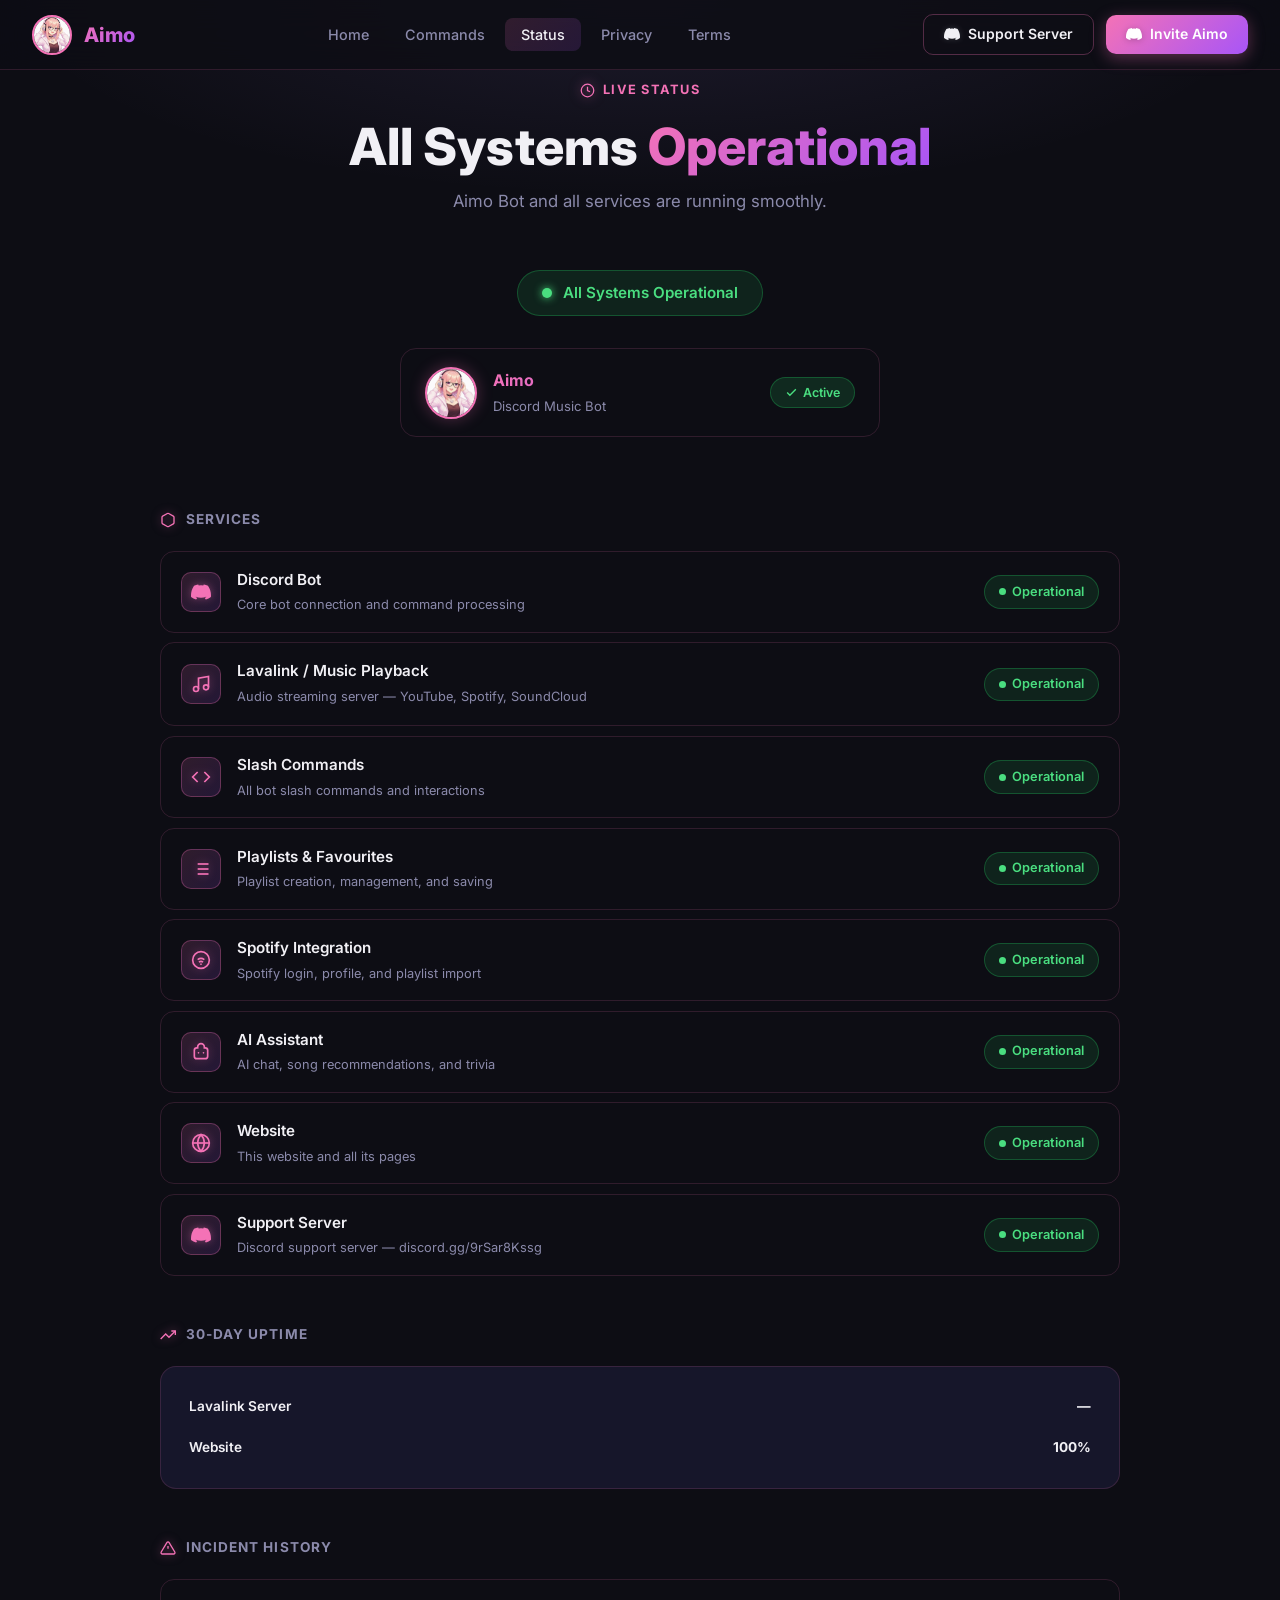
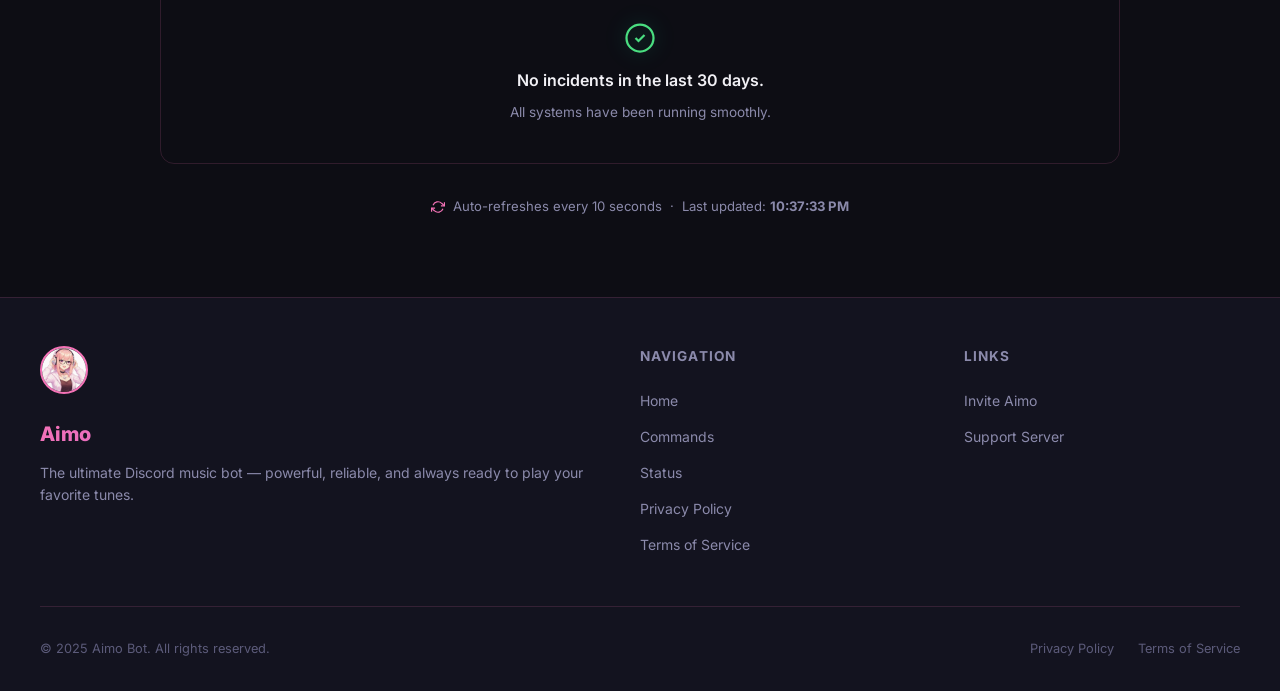
==== commit 0568daa2: "Rename status (20).html to status.html" ====
--- a/status.html
+++ b/status.html
@@ -679,28 +679,45 @@
     updateClock();
   }
 
-  // ── boot: load from service-states.json + localStorage ───────
-  // localStorage (owner panel) overrides the JSON file values
-  async function loadStates() {
-    let jsonStates = {};
+  // ── boot: connect to SSE for real-time global status ─────────
+  let sseSource = null;
+
+  function connectSSE() {
+    if (sseSource) sseSource.close();
+    sseSource = new EventSource('/api/events');
+    sseSource.onmessage = function(e) {
+      try { applyData(JSON.parse(e.data)); } catch {}
+    };
+    sseSource.onerror = function() {
+      sseSource.close();
+      setTimeout(connectSSE, 5000);
+    };
+  }
+
+  async function pollFallback() {
     try {
-      const r = await fetch('service-states.json?_=' + Date.now());
-      if (r.ok) jsonStates = await r.json();
-    } catch {}
-
-    let lsStates = {};
-    try {
-      const saved = localStorage.getItem('aimo_service_states');
-      if (saved) lsStates = JSON.parse(saved);
-    } catch {}
-
-    const merged = Object.assign({}, jsonStates, lsStates);
-    if (Object.keys(merged).length) {
-      applyData({ lavalink: { online: true }, states: merged });
-    }
-  }
-  loadStates();
-  setInterval(loadStates, 30000);
+      const r = await fetch('/api/status');
+      if (r.ok) applyData(await r.json());
+    } catch {
+      try {
+        const r2 = await fetch('service-states.json?_=' + Date.now());
+        if (r2.ok) {
+          const states = await r2.json();
+          applyData({ lavalink: { online: true }, states });
+        }
+      } catch {}
+    }
+  }
+
+  if (window.__INITIAL_DATA__) applyData(window.__INITIAL_DATA__);
+
+  if (typeof EventSource !== 'undefined') {
+    connectSSE();
+    setInterval(pollFallback, 30000);
+  } else {
+    pollFallback();
+    setInterval(pollFallback, 30000);
+  }
 
   // ── bot profile card ─────────────────────────────────────────
   (async () => {
